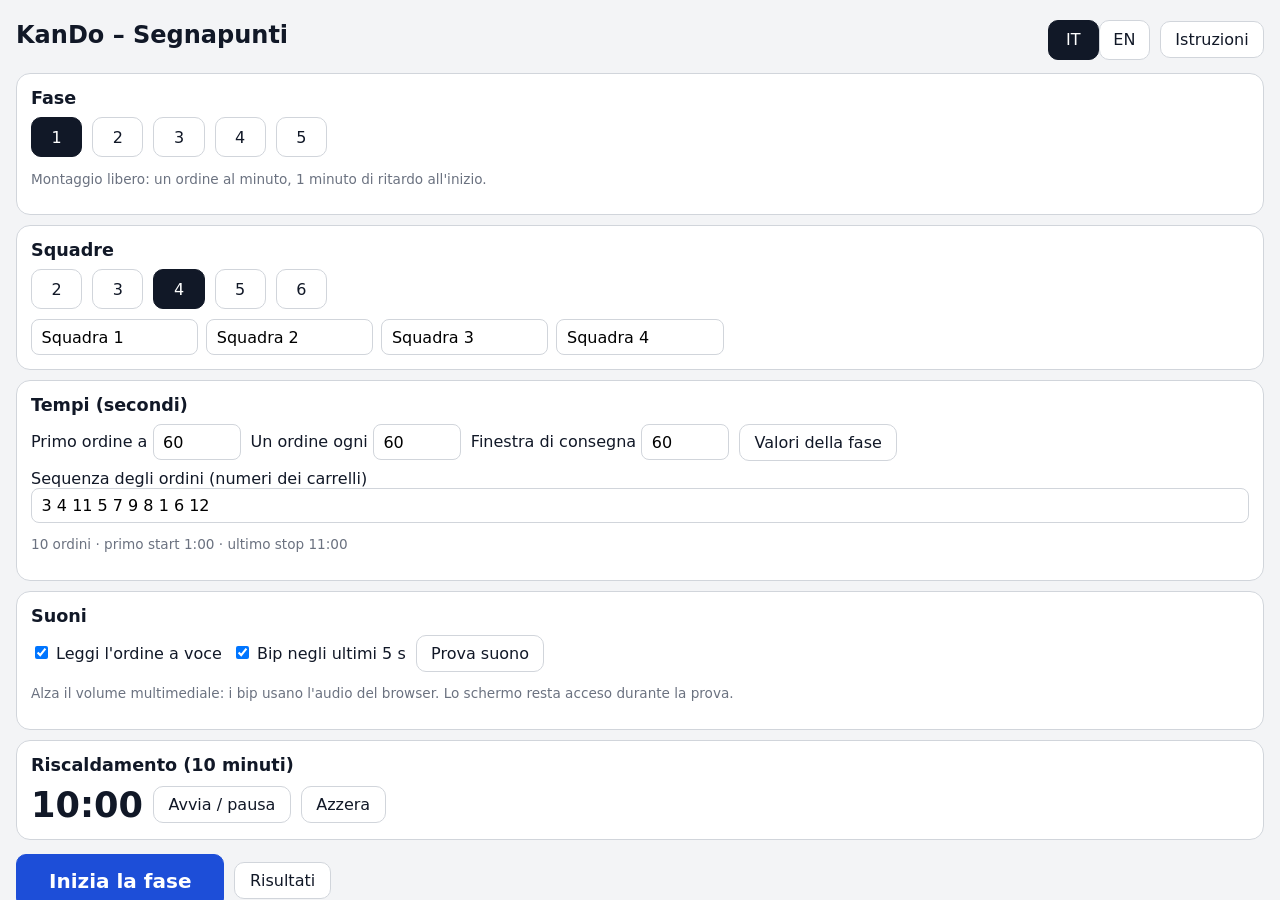
==== kando/index.html @ 1df0978a "KanDo scoreboard v5: leaderboard show for the projector Reveal from worst to best with drum roll, po" ====
<!doctype html>
<html lang="it">
<head>
<meta charset="utf-8">
<meta name="viewport" content="width=device-width, initial-scale=1, viewport-fit=cover">
<meta name="theme-color" content="#1f2937">
<title>KanDo – Segnapunti</title>
<link rel="manifest" href="manifest.webmanifest">
<link rel="icon" href="icon-192.png">
<style>
:root{
  --bg:#f3f4f6; --panel:#ffffff; --ink:#111827; --muted:#6b7280; --line:#d1d5db;
  --blue:#1d4ed8; --green:#15803d; --green-l:#dcfce7; --red:#b91c1c; --red-l:#fee2e2;
  --amber:#b45309; --ko:#6d28d9; --ko-l:#ede9fe; --amber-l:#fef3c7; --kR:#c00000; --kG:#008a3e; --kY:#f5c400;
}
*{box-sizing:border-box}
html,body{margin:0;height:100%;background:var(--bg);color:var(--ink);
  font-family:system-ui,-apple-system,"Segoe UI",Roboto,sans-serif;-webkit-tap-highlight-color:transparent}
body{overflow:hidden}
button{font:inherit;color:inherit;cursor:pointer;border:1px solid var(--line);background:#fff;border-radius:10px;padding:.5em .9em}
button:active{transform:scale(.97)}
button.primary{background:var(--blue);color:#fff;border-color:var(--blue);font-weight:700}
button.danger{background:var(--red);color:#fff;border-color:var(--red)}
.hidden{display:none!important}
.screen{position:fixed;inset:0;display:flex;flex-direction:column}
.scroll{overflow:auto;padding:16px max(16px,env(safe-area-inset-right)) 32px max(16px,env(safe-area-inset-left))}
h1{font-size:1.5rem;margin:.2em 0 .6em} h2{font-size:1.1rem;margin:1.2em 0 .5em}
.row{display:flex;gap:10px;flex-wrap:wrap;align-items:center}
.card{background:var(--panel);border:1px solid var(--line);border-radius:14px;padding:14px;margin:10px 0}
.seg button{min-width:3.2em;padding:.6em .8em}
.seg button.on{background:var(--ink);color:#fff;border-color:var(--ink)}
.muted{color:var(--muted)} .small{font-size:.85rem}
input[type=text],input[type=number]{font:inherit;padding:.45em .6em;border:1px solid var(--line);border-radius:8px;background:#fff}
input[type=number]{width:5.5em}
.names{display:grid;grid-template-columns:repeat(auto-fill,minmax(150px,1fr));gap:8px}
.names input{width:100%}
.topbar{display:flex;justify-content:space-between;align-items:center;gap:8px}
/* ---------- game screen ---------- */
#game{gap:6px;padding:6px max(6px,env(safe-area-inset-right)) 6px max(6px,env(safe-area-inset-left))}
#hdr{display:grid;grid-template-columns:auto 1fr auto;gap:8px;align-items:stretch;flex:0 0 auto}
.box{background:var(--panel);border:1px solid var(--line);border-radius:12px;padding:6px 10px}
#clockBox{display:flex;flex-direction:column;justify-content:center;min-width:7.5em}
#clock{font-size:2.6rem;font-weight:800;font-variant-numeric:tabular-nums;line-height:1}
#phaseLbl{font-size:.85rem;color:var(--muted)}
#cur{display:flex;align-items:center;gap:12px;min-width:0}
#cur img{height:92px;width:auto;flex:0 0 auto}
#curTxt{min-width:0}
#curMain{font-size:1.9rem;font-weight:800;line-height:1.1;display:flex;align-items:center;gap:8px;flex-wrap:wrap}
#curSub{font-size:1rem;color:var(--muted)}
#countdown{font-size:2.4rem;font-weight:800;font-variant-numeric:tabular-nums;margin-left:auto;padding:0 6px;text-align:right;line-height:1}
#countdown small{display:block;font-size:.8rem;font-weight:600;color:var(--muted)}
#countdown.warn{color:var(--red)}
#side{display:flex;flex-direction:column;gap:6px;justify-content:space-between}
#next{font-size:.85rem;color:var(--muted);display:flex;align-items:center;gap:6px}
#next img{height:38px}
#ctrl{display:flex;gap:6px}
#ctrl button{padding:.45em .7em}
.code{display:inline-flex;gap:3px}
.code b{display:inline-block;min-width:1.15em;text-align:center;border-radius:5px;color:#fff;padding:0 .12em}
.code b.R{background:var(--kR)} .code b.G{background:var(--kG)} .code b.Y{background:var(--kY);color:#111}
#teams{flex:1 1 auto;display:grid;gap:6px;min-height:0}
.team{background:var(--panel);border:1px solid var(--line);border-radius:12px;display:flex;flex-direction:column;min-height:0;min-width:0;padding:6px;gap:6px}
.thead{display:flex;justify-content:space-between;align-items:baseline;gap:6px}
.tname{font-weight:800;font-size:1.15rem;white-space:nowrap;overflow:hidden;text-overflow:ellipsis}
.tstat{font-size:.85rem;color:var(--muted);white-space:nowrap;font-variant-numeric:tabular-nums}
.tstat b{color:var(--ink)}
.actions{flex:0 0 auto;display:flex;gap:6px;height:clamp(46px,28cqh,120px)}
.actions button{border-radius:12px;font-weight:800;line-height:1.15;padding:4px 6px;min-width:0;box-shadow:0 2px 0 rgba(0,0,0,.18)}
.actions button *{pointer-events:none}
.actions button small{display:block;font-size:.8rem;font-weight:600}
.deliver{flex:3 1 0;font-size:1.25rem;border:2px solid var(--blue);background:var(--blue);color:#fff}
.deliver.done{background:var(--green);border-color:var(--green);color:#fff}
.deliver:disabled,.okbtn:disabled{border:2px solid var(--line);background:#f9fafb;color:var(--muted);box-shadow:none}
.okbtn{flex:2 1 0;font-size:1.05rem;border:2px solid var(--amber);background:var(--amber-l);color:var(--amber);display:flex;align-items:center;justify-content:center;gap:4px;overflow:hidden}
.okbtn img{height:70%;max-height:60px;max-width:45%;object-fit:contain}
.okbtn.todo{animation:pulse 1.2s ease-in-out infinite}
.okbtn.done{background:var(--green-l);border-color:var(--green);color:var(--green)}
.okbtn.ko{background:var(--ko-l);border-color:var(--ko);color:var(--ko)}
.team{container-type:size;overflow:hidden}
.tiles{flex:1 1 auto;display:grid;gap:4px;min-height:0}
.tile{position:relative;border:1px solid var(--line);border-radius:9px;background:#fff;display:flex;flex-direction:column;align-items:center;justify-content:center;padding:2px;min-height:0;min-width:0;overflow:hidden;user-select:none;-webkit-user-select:none;touch-action:manipulation}
.tile .tn{font-size:.75rem;color:var(--muted);line-height:1}
.tile .tc{font-weight:700;font-size:.85rem;line-height:1.1}
.tile img{flex:1 1 auto;min-height:0;max-height:52px;max-width:90%;object-fit:contain;opacity:.95}
.tile .tm{font-weight:800;font-size:1rem;line-height:1.1;min-height:1.1em}
.tile.future{opacity:.45}
.tile.active{border:2px solid var(--blue);box-shadow:0 0 0 2px #bfdbfe}
.tile.del{background:var(--amber-l);border-color:var(--amber)}
.tile.del .tm{color:var(--amber)}
.tile.ok{background:var(--green-l);border-color:var(--green)}
.tile.ok .tm{color:var(--green)}
.tile.miss{background:var(--red-l);border-color:#fca5a5}
.tile.miss .tm{color:var(--red)}
.tile.ko{background:var(--ko-l);border-color:var(--ko)}
.tile.ko .tm{color:var(--ko)}
.tile.pending{animation:pulse 1.2s ease-in-out infinite}
@keyframes pulse{50%{box-shadow:0 0 0 3px var(--amber)}}
.small-teams .tile img{max-height:none}
.small-teams .tile .tc{font-size:1.05rem} .small-teams .tile .tm{font-size:1.3rem}
/* phone with many teams: buttons stay side by side, quality button smaller, tiles compact */
@container (max-width:340px){
  .deliver{font-size:1rem} .okbtn{font-size:.85rem} .okbtn img{display:none}
  .actions button small{font-size:.7rem}
  .tname{font-size:.95rem} .tstat{font-size:.72rem}
}
@container (max-height:270px){
  .actions{height:clamp(42px,30cqh,66px)}
  .tile .tn,.tile img{display:none}
  .tile{flex-direction:row;gap:4px;padding:1px}
  .tile .tc{font-size:.78rem} .tile .tm{font-size:.85rem;min-height:0}
  .tiles{gap:3px}
}
/* ---------- tables ---------- */
table{border-collapse:collapse;font-variant-numeric:tabular-nums}
th,td{border:1px solid var(--line);padding:4px 7px;text-align:center;white-space:nowrap}
th{background:#f9fafb}
td.ok{background:var(--green-l);color:var(--green);font-weight:700}
td.ko{background:var(--ko-l);color:var(--ko);font-weight:700}
td.del{background:var(--amber-l)}
td.miss{color:var(--red)}
.tablewrap{overflow:auto;max-width:100%}
#toast{position:fixed;left:50%;bottom:18px;transform:translateX(-50%);background:#111827;color:#fff;padding:.6em 1em;border-radius:10px;font-size:.95rem;z-index:50;opacity:0;transition:opacity .25s;pointer-events:none}
#toast.show{opacity:.95}
#warm{font-size:2.2rem;font-weight:800;font-variant-numeric:tabular-nums}
.help p,.help li{line-height:1.45}
@media (max-width:700px){
  #hdr{grid-template-columns:1fr auto} #cur{grid-column:1/-1;order:3}
  #cur img{height:64px} #curMain{font-size:1.4rem} #countdown{font-size:1.8rem} #clock{font-size:2rem}
}
</style>
</head>
<body>

<!-- ================= SETUP ================= -->
<section id="setup" class="screen">
 <div class="scroll">
  <div class="topbar">
   <h1 data-t="title"></h1>
   <div class="row">
    <div class="seg" id="langSeg"><button data-l="it">IT</button><button data-l="en">EN</button></div>
    <button id="helpBtn" data-t="help"></button>
   </div>
  </div>

  <div class="card" id="resumeCard">
   <div class="row"><b data-t="resumeTxt"></b><span id="resumeInfo" class="muted"></span>
    <button class="primary" id="resumeBtn" data-t="resume"></button>
    <button id="discardBtn" data-t="discard"></button></div>
  </div>

  <div class="card">
   <h2 style="margin-top:0" data-t="phase"></h2>
   <div class="seg row" id="phaseSeg"></div>
   <p class="muted small" id="phaseDesc"></p>
  </div>

  <div class="card">
   <h2 style="margin-top:0" data-t="teams"></h2>
   <div class="seg row" id="nSeg"></div>
   <div class="names" id="names" style="margin-top:10px"></div>
  </div>

  <div class="card">
   <h2 style="margin-top:0" data-t="timing"></h2>
   <div class="row">
    <label><span data-t="first"></span> <input type="number" id="fFirst" min="0" step="5"></label>
    <label><span data-t="interval"></span> <input type="number" id="fInt" min="10" step="5"></label>
    <label><span data-t="window"></span> <input type="number" id="fWin" min="5" step="5"></label>
    <button id="defBtn" data-t="defaults"></button>
   </div>
   <div class="row" style="margin-top:8px">
    <label style="flex:1"><span data-t="seq"></span>
     <input type="text" id="fSeq" style="width:100%" inputmode="numeric"></label>
   </div>
   <p class="muted small" id="timingInfo"></p>
  </div>

  <div class="card">
   <h2 style="margin-top:0" data-t="sound"></h2>
   <div class="row">
    <label><input type="checkbox" id="fVoice"> <span data-t="voice"></span></label>
    <label><input type="checkbox" id="fTick"> <span data-t="tick"></span></label>
    <button id="testBtn" data-t="test"></button>
   </div>
   <p class="muted small" data-t="soundNote"></p>
  </div>

  <div class="card">
   <h2 style="margin-top:0" data-t="warmup"></h2>
   <div class="row"><span id="warm">10:00</span>
    <button id="warmBtn" data-t="warmStart"></button><button id="warmReset" data-t="reset"></button></div>
  </div>

  <div class="row" style="margin:14px 0">
   <button class="primary" id="startBtn" style="font-size:1.25rem;padding:.7em 1.6em" data-t="start"></button>
   <button id="summaryBtn" data-t="summary"></button>
  </div>
 </div>
</section>

<!-- ================= GAME ================= -->
<section id="game" class="screen hidden">
 <div id="hdr">
  <div class="box" id="clockBox"><div id="clock">0:00</div><div id="phaseLbl"></div></div>
  <div class="box" id="cur"><img id="curImg" alt=""><div id="curTxt"><div id="curMain"></div><div id="curSub"></div></div>
   <div id="countdown"></div></div>
  <div class="box" id="side">
   <div id="next"></div>
   <div id="ctrl"><button id="goBtn" class="primary"></button><button id="pauseBtn"></button><button id="endBtn" data-t="end"></button><button id="fsBtn" title="Fullscreen">⛶</button></div>
  </div>
 </div>
 <div id="teams"></div>
</section>

<!-- ================= REPORT ================= -->
<section id="report" class="screen hidden">
 <div class="scroll">
  <div class="topbar"><h1 id="repTitle"></h1>
   <div class="row"><button id="repBack" data-t="backGame"></button><button id="repSetup" data-t="toSetup"></button><button class="primary" id="nextBtn"></button></div></div>
  <p class="muted small" id="repNote"></p>
  <div class="tablewrap"><table id="repTable"></table></div>
  <div class="row" style="margin:14px 0">
   <button class="primary" id="saveBtn" data-t="save"></button>
   <button id="csvBtn" data-t="csv"></button>
   <button class="primary" id="showBtn" style="background:#7c3aed;border-color:#7c3aed"></button>
   <button id="shareBtn"></button>
  </div>
  <h2 data-t="prodSummary"></h2>
  <div class="tablewrap"><table id="sumTable"></table></div>
  <div class="row" style="margin:14px 0">
   <button id="sumCsvBtn" data-t="csv"></button>
   <button id="clearSumBtn" data-t="clearSum"></button>
  </div>
 </div>
</section>

<!-- ================= HELP ================= -->
<section id="help" class="screen hidden" style="background:var(--bg)">
 <div class="scroll help">
  <div class="topbar"><h1 data-t="help"></h1><button id="helpClose" class="primary">OK</button></div>
  <div class="card" id="helpBody"></div>
 </div>
</section>

<!-- ================= SHOW (projector) ================= -->
<style>
#show{background:radial-gradient(ellipse at top,#1e3a8a 0%,#0b1020 70%);color:#f8fafc;cursor:pointer;user-select:none;-webkit-user-select:none;overflow:hidden}
#show .sbar{position:absolute;top:0;left:0;right:0;display:flex;justify-content:space-between;align-items:center;padding:10px 16px;font-size:clamp(.8rem,1.6vw,1.1rem);color:#93c5fd;z-index:3}
#show .sbar button{background:transparent;border:1px solid #334155;color:#cbd5e1;padding:.3em .7em;border-radius:8px}
#show .stage{position:absolute;inset:48px 16px 40px;display:flex;flex-direction:column;align-items:center;justify-content:center}
#show .hint{position:absolute;bottom:10px;left:0;right:0;text-align:center;color:#64748b;font-size:clamp(.75rem,1.4vw,1rem)}
#show h2.big{font-size:clamp(2rem,7vw,5.5rem);margin:0;text-align:center;line-height:1.05}
#show .sub{font-size:clamp(1rem,2.6vw,2rem);color:#cbd5e1;text-align:center;margin-top:.4em}
#show .board{width:min(1100px,100%);display:flex;flex-direction:column;gap:clamp(4px,1vh,10px);flex:1 1 auto;justify-content:center}
#show .srow{display:grid;grid-template-columns:clamp(2.2rem,6vw,4.5rem) minmax(5rem,15rem) 1fr clamp(3.5rem,9vw,7rem);align-items:center;gap:clamp(6px,1.2vw,16px);
  background:rgba(255,255,255,.06);border:1px solid rgba(255,255,255,.12);border-radius:14px;padding:clamp(4px,1vh,10px) clamp(8px,1.4vw,16px);min-height:0}
#show .srow.hid{opacity:.35}
#show .srow.new{animation:pop .7s cubic-bezier(.2,1.4,.4,1) both;border-color:#fbbf24;box-shadow:0 0 0 2px #fbbf24,0 0 30px rgba(251,191,36,.35)}
@keyframes pop{0%{transform:translateX(-60px) scale(.9);opacity:0}100%{transform:none;opacity:1}}
#show .rk{font-size:clamp(1.3rem,3.6vw,3rem);font-weight:900;color:#fbbf24;text-align:center}
#show .nm{font-size:clamp(1rem,2.6vw,2.2rem);font-weight:800;white-space:nowrap;overflow:hidden;text-overflow:ellipsis}
#show .det{font-size:clamp(.7rem,1.3vw,1rem);color:#cbd5e1;display:flex;flex-direction:column;gap:4px;min-width:0}
#show .bar{height:clamp(8px,1.6vh,16px);background:rgba(255,255,255,.12);border-radius:99px;overflow:hidden}
#show .bar i{display:block;height:100%;background:linear-gradient(90deg,#22c55e,#a3e635);border-radius:99px;width:0;transition:width 1.1s ease-out}
#show .strip{display:flex;gap:3px}
#show .strip b{flex:1;height:clamp(8px,1.6vh,16px);border-radius:3px;background:#334155}
#show .strip b.O{background:#22c55e} #show .strip b.K{background:#a78bfa} #show .strip b.Q{background:#f59e0b} #show .strip b.X{background:#ef4444}
#show .pc{font-size:clamp(1.4rem,4vw,3.4rem);font-weight:900;text-align:right;font-variant-numeric:tabular-nums}
#show .podium{display:flex;align-items:flex-end;justify-content:center;gap:clamp(8px,2vw,24px);width:min(1000px,100%);flex:1 1 auto;padding-top:2vh}
#show .pod{flex:1;display:flex;flex-direction:column;align-items:center;justify-content:flex-end;min-width:0}
#show .pod .pn{font-size:clamp(1rem,3vw,2.6rem);font-weight:900;text-align:center;max-width:100%;overflow:hidden;text-overflow:ellipsis;white-space:nowrap}
#show .pod .pp{font-size:clamp(.9rem,2.2vw,1.8rem);color:#cbd5e1;margin-bottom:6px}
#show .pod .blk{width:100%;border-radius:14px 14px 0 0;display:flex;align-items:flex-start;justify-content:center;font-size:clamp(2rem,7vw,6rem);font-weight:900;color:#0b1020;animation:rise .9s ease-out both}
#show .pod.p1 .blk{background:linear-gradient(#fde047,#f59e0b);height:42vh} #show .pod.p2 .blk{background:linear-gradient(#e5e7eb,#94a3b8);height:30vh;animation-delay:.25s}
#show .pod.p3 .blk{background:linear-gradient(#fdba74,#c2410c);height:22vh;animation-delay:.5s}
@keyframes rise{0%{transform:scaleY(0);transform-origin:bottom}100%{transform:scaleY(1);transform-origin:bottom}}
#show .drum{font-size:clamp(3rem,12vw,9rem);animation:shake .12s infinite}
@keyframes shake{0%{transform:translateX(-4px) rotate(-2deg)}50%{transform:translateX(4px) rotate(2deg)}100%{transform:translateX(-4px)}}
#show svg text{fill:#cbd5e1}
#confetti{position:absolute;inset:0;pointer-events:none;z-index:2}
#qrBox{position:fixed;inset:0;background:rgba(0,0,0,.6);display:flex;align-items:center;justify-content:center;z-index:60}
#qrBox .card{max-width:min(92vw,420px);text-align:center}
#qrBox #qr{display:flex;justify-content:center;margin:10px 0}
#qrBox #qr img,#qrBox #qr canvas{width:min(80vw,320px)!important;height:auto!important}
</style>
<section id="show" class="screen hidden">
 <canvas id="confetti"></canvas>
 <div class="sbar"><span id="showTitle"></span><span><button id="showFs">⛶</button> <button id="showClose">✕</button></span></div>
 <div class="stage" id="stage"></div>
 <div class="hint" id="showHint"></div>
</section>
<div id="qrBox" class="hidden"><div class="card">
 <b data-t="qrTitle"></b><div id="qr"></div>
 <p class="small muted" data-t="qrNote"></p>
 <div class="row" style="justify-content:center"><button id="qrShare" class="primary" data-t="shareLink"></button><button id="qrCopy" data-t="copyLink"></button><button id="qrClose">OK</button></div>
</div></div>

<div id="toast"></div>

<script>
"use strict";
const IMG = {"1": "[data-uri]", "2": "[data-uri]", "3": "[data-uri]", "4": "[data-uri]", "5": "[data-uri]", "6": "[data-uri]", "7": "[data-uri]", "8": "[data-uri]", "9": "[data-uri]", "10": "[data-uri]", "11": "[data-uri]", "12": "[data-uri]"};
const CODES = {1:"GRG",2:"RRG",3:"YRG",4:"GRY",5:"RRY",6:"YRY",7:"GGG",8:"RGG",9:"YGG",10:"GGY",11:"RGY",12:"YGY"};
const DEF_SEQ = [3,4,11,5,7,9,8,1,6,12];
// timing per phase (seconds): first order call, interval between calls, delivery window after the call
const PH = {1:{first:60,interval:60,window:60},2:{first:60,interval:60,window:60},
            3:{first:0,interval:45,window:45},4:{first:15,interval:30,window:15},5:{first:15,interval:30,window:15}};
const COLW = {it:{R:"rosso",G:"verde",Y:"giallo"},en:{R:"red",G:"green",Y:"yellow"}};

const T = {
 it:{title:"KanDo – Segnapunti",help:"Istruzioni",resumeTxt:"Prova in corso:",resume:"Riprendi",discard:"Annulla prova",
  phase:"Fase",teams:"Squadre",timing:"Tempi (secondi)",first:"Primo ordine a",interval:"Un ordine ogni",window:"Finestra di consegna",
  defaults:"Valori della fase",seq:"Sequenza degli ordini (numeri dei carrelli)",sound:"Suoni",voice:"Leggi l'ordine a voce",
  tick:"Bip negli ultimi 5 s",test:"Prova suono",soundNote:"Alza il volume multimediale: i bip usano l'audio del browser. Lo schermo resta acceso durante la prova.",
  warmup:"Riscaldamento (10 minuti)",warmStart:"Avvia / pausa",reset:"Azzera",start:"Inizia la fase",summary:"Risultati",
  end:"Fine",go:"Via",pause:"Pausa",cont:"Riprendi",backGame:"Torna al gioco",toSetup:"Impostazioni",
  save:"Salva nel Production Summary",csv:"Esporta CSV",prodSummary:"Production Summary",clearSum:"Svuota",
  team:"Squadra",order:"Ordine",deliverBy:"consegna entro",next:"Poi",waitFirst:"Primo ordine tra",
  deliver:"CONSEGNATO",okQ:"? da controllare",okS:"buono",koS:"difettoso",ko:"KO",notDel:"non consegnato",delivered:"✓ consegnato",noOrder:"nessun ordine aperto",stopIn:"stop tra",opensIn:"apre tra",
  over:"Prova finita",ended:"Fine prova",del:"Cons.",ok:"OK",sl:"S.L.",ordered:"Ordinati",accepted:"Accettati",deliveredH:"Consegnati",
  time:"Ora",code:"Cod.",unchecked:"consegnati ma non controllati (contano come non OK)",saved:"Salvato nel Production Summary",nextPhase:"Vai alla fase",newRun:"Nuova prova ▶",
  confirmEnd:"Terminare la prova adesso?",confirmDiscard:"Cancellare la prova in corso?",confirmClear:"Svuotare il Production Summary?",
  phaseDesc:{1:"Montaggio libero: un ordine al minuto, 1 minuto di ritardo all'inizio.",2:"Qualità e conoscenza del prodotto: stessa cadenza della fase 1.",
   3:"Kanban squares: un ordine ogni 45 s, nessun ritardo.",4:"Flow kanban: consegna entro 15 s dalla scadenza, un ordine ogni 30 s.",5:"Supply chain: tre tavoli; stessa cadenza della fase 4."},
  timingInfo:(n,a,b)=>`${n} ordini · primo start ${a} · ultimo stop ${b}`,
  longpress:"Tieni premuto un riquadro per correggere la consegna",
  speak:(n,c)=>`Ordine numero ${n}. ${c}`,
  helpHtml:`<h2>Come si usa</h2>
<ol>
<li><b>Impostazioni</b>: scegli la fase (1–5) e il numero di squadre (2–6), scrivi i nomi. I tempi e la sequenza dei 10 ordini sono quelli dei report del docente; si possono cambiare.</li>
<li><b>Inizia la fase</b>, poi <b>Via</b> quando dai il segnale ai ragazzi. Il cronometro parte e lo schermo resta acceso.</li>
<li>All'<b>apertura</b> di ogni ordine (start) suonano due bip acuti e, se attiva, la voce legge numero e colori. In alto vedi l'ordine aperto con la <b>foto del carrello</b>, così sai già cosa deve arrivare.</li>
<li>Alla <b>scadenza</b> (stop) suona un bip lungo e grave; negli ultimi 5 secondi un bip al secondo.</li>
<li>Quando una squadra consegna in tempo, tocca il suo pulsante grande <b>CONSEGNATO</b>. Un secondo tocco, finché l'ordine è aperto, annulla.</li>
<li><b>Controllo qualità dopo</b>: accanto a CONSEGNATO c'è il pulsante arancione <b>Pezzo buono?</b> con la foto dell'<b>ordine precedente</b>. Quando il turno successivo è partito, guarda il pezzo e toccalo: ogni tocco passa da <b>?</b> (da controllare, arancione) a <b>OK</b> (buono, verde) a <b>KO</b> (difettoso, viola) e di nuovo a <b>?</b>. Si può anche toccare il riquadro dell'ordine nella griglia sotto: stessi tre stati.</li>
<li>Correzioni: <b>tieni premuto</b> un riquadro per segnare o togliere la consegna di un ordine già chiuso.</li>
<li>A fine prova suonano tre bip. Con <b>Fine</b> vai ai risultati: il report (come le schede cartacee) entra da solo nel Production Summary e il pulsante <b>Vai alla fase …</b> riporta alle impostazioni con la fase successiva e le stesse squadre. In <b>Risultati</b> trovi il report (come le schede cartacee), il service level e il Production Summary di tutte le fasi; puoi esportare in CSV.</li>
<li><b>Show per la classe</b>: nei risultati, <b>🎬 Classifica</b> svela le squadre dalla peggiore alla migliore (tocco o → per andare avanti, ← indietro), con rullo di tamburi prima della prima, podio e grafico del service level fase per fase. Per proiettarla dal computer usa <b>🔗 Link per il proiettore</b>: mandati il link (WhatsApp, mail) e aprilo sul PC; con il telecomando delle slide si va avanti con i tasti pagina.</li>
</ol>
<h2>Colori dei riquadri</h2>
<p>grigio chiaro = ordine futuro · bordo blu = ordine aperto · arancione <b>?</b> = consegnato, da controllare · verde <b>OK</b> = buono · viola <b>KO</b> = difettoso · rosso <b>✗</b> = non consegnato in tempo.</p>
<h2>Calcoli</h2>
<p>Consegnati = pezzi consegnati in tempo; Accettati = consegnati e OK; Service level = accettati / ordinati.</p>
<p class="muted">I dati restano sul telefono (anche se ricarichi la pagina). Per installarla: menu del browser → “Aggiungi a schermata Home”.</p>`},
 en:{title:"KanDo – Scoreboard",help:"Instructions",resumeTxt:"Run in progress:",resume:"Resume",discard:"Discard run",
  phase:"Phase",teams:"Teams",timing:"Timing (seconds)",first:"First order at",interval:"One order every",window:"Delivery window",
  defaults:"Phase defaults",seq:"Order sequence (trolley numbers)",sound:"Sound",voice:"Read the order aloud",
  tick:"Beep in the last 5 s",test:"Test sound",soundNote:"Turn up the media volume: beeps use the browser audio. The screen stays on during the run.",
  warmup:"Warm-up (10 minutes)",warmStart:"Start / pause",reset:"Reset",start:"Start the phase",summary:"Results",
  end:"End",go:"Go",pause:"Pause",cont:"Resume",backGame:"Back to the game",toSetup:"Settings",
  save:"Save to Production Summary",csv:"Export CSV",prodSummary:"Production Summary",clearSum:"Clear",
  team:"Team",order:"Order",deliverBy:"deliver by",next:"Next",waitFirst:"First order in",
  deliver:"DELIVERED",okQ:"? to check",okS:"good",koS:"defective",ko:"KO",notDel:"not delivered",delivered:"✓ delivered",noOrder:"no open order",stopIn:"stop in",opensIn:"opens in",
  over:"Run over",ended:"End of run",del:"Del.",ok:"OK",sl:"S.L.",ordered:"Ordered",accepted:"Accepted",deliveredH:"Delivered",
  time:"Time",code:"Code",unchecked:"delivered but not checked (counted as not OK)",saved:"Saved to the Production Summary",nextPhase:"Go to phase",newRun:"New run ▶",
  confirmEnd:"End the run now?",confirmDiscard:"Discard the run in progress?",confirmClear:"Clear the Production Summary?",
  phaseDesc:{1:"Free assembly: one order every minute, 1 minute delay at the start.",2:"Quality and product knowledge: same rate as phase 1.",
   3:"Kanban squares: one order every 45 s, no delay.",4:"Flow kanbans: delivery within 15 s of the deadline, one order every 30 s.",5:"Supply chain: three tables; same rate as phase 4."},
  timingInfo:(n,a,b)=>`${n} orders · first start ${a} · last stop ${b}`,
  longpress:"Press and hold a tile to correct a delivery",
  speak:(n,c)=>`Order number ${n}. ${c}`,
  helpHtml:`<h2>How to use it</h2>
<ol>
<li><b>Settings</b>: choose the phase (1–5) and the number of teams (2–6), type the names. Timing and the 10-order sequence come from the teacher's reports; they can be changed.</li>
<li><b>Start the phase</b>, then <b>Go</b> when you give the signal. The clock starts and the screen stays on.</li>
<li>When each order <b>opens</b> (start) two high beeps sound and, if enabled, a voice reads number and colours. At the top you see the open order with the <b>trolley picture</b>, so you already know what must arrive.</li>
<li>At the <b>deadline</b> (stop) a long low beep sounds; in the last 5 seconds one beep per second.</li>
<li>When a team delivers on time, tap its big <b>DELIVERED</b> button. A second tap, while the order is open, undoes it.</li>
<li><b>Quality check later</b>: next to DELIVERED there is the orange button <b>Good piece?</b> with the picture of the <b>previous order</b>. Once the next order has started, look at the trolley and tap it: each tap goes from <b>?</b> (to check, orange) to <b>OK</b> (good, green) to <b>KO</b> (defective, purple) and back to <b>?</b>. You can also tap the order tile in the grid below: same three states.</li>
<li>Corrections: <b>press and hold</b> a tile to add or remove the delivery of a closed order.</li>
<li>At the end three beeps sound. <b>End</b> takes you to the results: the report goes into the Production Summary by itself and the <b>Go to phase …</b> button takes you back to the settings with the next phase and the same teams. <b>Results</b> shows the report (like the paper sheets), the service level and the Production Summary of all phases; you can export CSV.</li>
<li><b>Show for the class</b>: in the results, <b>🎬 Leaderboard</b> reveals the teams from the worst to the best (tap or → to go on, ← back), with a drum roll before the winner, podium and service-level chart phase by phase. To project it from the computer use <b>🔗 Link for the projector</b>: send yourself the link (WhatsApp, mail) and open it on the PC; a slide clicker works with its page keys.</li>
</ol>
<h2>Tile colours</h2>
<p>light grey = future order · blue border = open order · orange <b>?</b> = delivered, to check · green <b>OK</b> = good · purple <b>KO</b> = defective · red <b>✗</b> = not delivered on time.</p>
<h2>Figures</h2>
<p>Delivered = trolleys delivered on time; Accepted = delivered and OK; Service level = accepted / ordered.</p>
<p class="muted">Data stay on the phone (also after a reload). To install: browser menu → “Add to Home screen”.</p>`}
};

/* ---------------- state ---------------- */
const LS = "kando-score-v1";
let S = load() || {lang:"it",phase:1,nTeams:4,names:["Squadra 1","Squadra 2","Squadra 3","Squadra 4","Squadra 5","Squadra 6"],
  timing:{...PH[1]},seq:DEF_SEQ.slice(),voice:true,tick:true,run:null,summary:{}};
function load(){try{return JSON.parse(localStorage.getItem(LS))}catch(e){return null}}
function save(){try{localStorage.setItem(LS,JSON.stringify(S))}catch(e){}}
const L = () => T[S.lang];
const $ = id => document.getElementById(id);

/* ---------------- audio ---------------- */
let AC = null;
function ac(){ if(!AC){ try{AC=new (window.AudioContext||window.webkitAudioContext)()}catch(e){} } if(AC&&AC.state==="suspended") AC.resume(); return AC }
function tone(f,dur,when=0,vol=.35,type="sine"){
  const a=ac(); if(!a) return; const t=a.currentTime+when;
  const o=a.createOscillator(), g=a.createGain(); o.type=type; o.frequency.value=f;
  g.gain.setValueAtTime(0,t); g.gain.linearRampToValueAtTime(vol,t+.01); g.gain.setValueAtTime(vol,t+dur-.03); g.gain.linearRampToValueAtTime(0,t+dur);
  o.connect(g).connect(a.destination); o.start(t); o.stop(t+dur+.02);
}
const beepStart = () => { tone(1320,.14,0,.4,"square"); tone(1320,.14,.22,.4,"square"); };
const beepTick  = () => tone(880,.07,0,.25);
const beepStop  = () => tone(392,.9,0,.5,"sawtooth");
const beepEnd   = () => { tone(523,.35,0,.45); tone(659,.35,.4,.45); tone(784,.7,.8,.45); };
const beepTap   = () => tone(1760,.05,0,.15);
function speak(text){
  if(!S.voice||!("speechSynthesis" in window)) return;
  try{ speechSynthesis.cancel(); const u=new SpeechSynthesisUtterance(text); u.lang=S.lang==="it"?"it-IT":"en-GB"; u.rate=1.05; speechSynthesis.speak(u);}catch(e){}
}
const codeWords = c => c.split("").map(x=>COLW[S.lang][x]).join(", ");

/* ---------------- wake lock / fullscreen ---------------- */
let WL=null;
async function wake(on){
  try{ if(on){ if("wakeLock" in navigator && !WL){ WL=await navigator.wakeLock.request("screen"); WL.addEventListener("release",()=>WL=null);} }
       else if(WL){ await WL.release(); WL=null; } }catch(e){}
}
document.addEventListener("visibilitychange",()=>{ if(document.visibilityState==="visible" && S.run && S.run.startedAt && !S.run.ended) wake(true) });

/* ---------------- helpers ---------------- */
const fmt = s => { s=Math.max(0,Math.floor(s)); return Math.floor(s/60)+":"+String(s%60).padStart(2,"0") };
const codeHtml = c => `<span class="code">${c.split("").map(x=>`<b class="${x}">${x}</b>`).join("")}</span>`;
function toast(msg){ const t=$("toast"); t.textContent=msg; t.classList.add("show"); clearTimeout(toast.h); toast.h=setTimeout(()=>t.classList.remove("show"),2200) }
function orders(tm,seq){ return seq.map((n,i)=>({i,n,code:CODES[n]||"???",start:tm.first+i*tm.interval,stop:tm.first+i*tm.interval+tm.window})) }

/* ---------------- setup screen ---------------- */
function applyLang(){
  document.documentElement.lang=S.lang;
  document.querySelectorAll("[data-t]").forEach(el=>{ const v=L()[el.dataset.t]; if(typeof v==="string") el.textContent=v });
  document.title=L().title;
  document.querySelectorAll("#langSeg button").forEach(b=>b.classList.toggle("on",b.dataset.l===S.lang));
  $("helpBody").innerHTML=L().helpHtml;
}
function renderSetup(){
  applyLang();
  $("phaseSeg").innerHTML=[1,2,3,4,5].map(p=>`<button data-p="${p}" class="${p===S.phase?"on":""}">${p}</button>`).join("");
  $("phaseDesc").textContent=L().phaseDesc[S.phase];
  $("nSeg").innerHTML=[2,3,4,5,6].map(n=>`<button data-n="${n}" class="${n===S.nTeams?"on":""}">${n}</button>`).join("");
  $("names").innerHTML=S.names.slice(0,S.nTeams).map((nm,i)=>`<input type="text" data-i="${i}" value="${nm.replace(/"/g,"&quot;")}" maxlength="20">`).join("");
  $("fFirst").value=S.timing.first; $("fInt").value=S.timing.interval; $("fWin").value=S.timing.window;
  $("fSeq").value=S.seq.join(" "); $("fVoice").checked=S.voice; $("fTick").checked=S.tick;
  const o=orders(S.timing,S.seq); $("timingInfo").textContent=o.length?L().timingInfo(o.length,fmt(o[0].start),fmt(o[o.length-1].stop)):"";
  const r=S.run; $("resumeCard").classList.toggle("hidden",!r);
  if(r) $("resumeInfo").textContent=`${L().phase} ${r.phase} · ${r.names.length} ${L().teams.toLowerCase()}`+(r.ended?` · ${L().over}`:"");
}
$("langSeg").onclick=e=>{ if(e.target.dataset.l){ S.lang=e.target.dataset.l; save(); renderSetup(); } };
$("phaseSeg").onclick=e=>{ const p=+e.target.dataset.p; if(p){ S.phase=p; S.timing={...PH[p]}; save(); renderSetup(); } };
$("nSeg").onclick=e=>{ const n=+e.target.dataset.n; if(n){ S.nTeams=n; save(); renderSetup(); } };
$("names").oninput=e=>{ const i=+e.target.dataset.i; S.names[i]=e.target.value; save(); };
["fFirst","fInt","fWin"].forEach((id,k)=>$(id).onchange=e=>{ const key=["first","interval","window"][k]; const v=Math.max(0,parseInt(e.target.value)||0); S.timing[key]=v; save(); renderSetup(); });
$("fSeq").onchange=e=>{ const v=e.target.value.split(/[^0-9]+/).map(Number).filter(n=>n>=1&&n<=12); if(v.length){ S.seq=v; save(); } renderSetup(); };
$("defBtn").onclick=()=>{ S.timing={...PH[S.phase]}; S.seq=DEF_SEQ.slice(); save(); renderSetup(); };
$("fVoice").onchange=e=>{ S.voice=e.target.checked; save(); };
$("fTick").onchange=e=>{ S.tick=e.target.checked; save(); };
$("testBtn").onclick=()=>{ beepStart(); setTimeout(beepTick,700); setTimeout(beepStop,1100); setTimeout(()=>speak(L().speak(3,codeWords("YRG"))),2200); };
$("helpBtn").onclick=()=>{ $("help").classList.remove("hidden") };
$("helpClose").onclick=()=>{ $("help").classList.add("hidden") };

// warm-up timer
let warm={left:600,run:false,last:0};
$("warmBtn").onclick=()=>{ ac(); if(warm.left<=0) return; warm.run=!warm.run; warm.last=performance.now(); if(warm.run) warmLoop(); };
function warmLoop(){ const h=setInterval(()=>{ if(!warm.run){clearInterval(h);return} const now=performance.now(); warm.left-=(now-warm.last)/1000; warm.last=now;
  if(warm.left<=0){ warm.left=0; warm.run=false; beepEnd(); } $("warm").textContent=fmt(Math.ceil(warm.left)); },250) }
$("warmReset").onclick=()=>{ warm={left:600,run:false,last:0}; $("warm").textContent="10:00" };

/* ---------------- run ---------------- */
$("startBtn").onclick=()=>{
  if(S.run && !S.run.ended && S.run.startedAt && !confirm(L().confirmDiscard)) return;
  ac();
  const names=S.names.slice(0,S.nTeams).map((n,i)=>n.trim()||`${L().team} ${i+1}`);
  S.run={phase:S.phase,names,orders:orders(S.timing,S.seq),startedAt:null,pausedAt:null,paused:0,ended:false,lastT:-1,
    marks:names.map(()=>S.seq.map(()=>({d:null,ok:false})))};
  save(); showGame();
};
$("resumeBtn").onclick=()=>{ ac(); showGame(); };
$("discardBtn").onclick=()=>{ if(confirm(L().confirmDiscard)){ S.run=null; save(); renderSetup(); } };
$("summaryBtn").onclick=()=>showReport();

function elapsed(){ const r=S.run; if(!r||!r.startedAt) return 0; const now=r.pausedAt||Date.now(); return (now-r.startedAt-r.paused)/1000 }

function showGame(){
  hideAll(); $("game").classList.remove("hidden");
  const r=S.run, n=r.names.length;
  const tc=$("teams"); layoutTeams();
  tc.classList.toggle("small-teams",n<=3);
  const no=r.orders.length, tcols = n<=3 ? Math.ceil(no/2) : Math.ceil(no/2); // 2 rows of tiles
  tc.innerHTML=r.names.map((nm,t)=>`<div class="team" data-t="${t}">
    <div class="thead"><span class="tname">${esc(nm)}</span><span class="tstat" id="st${t}"></span></div>
    <div class="actions"><button class="deliver" id="dv${t}" data-t="${t}"></button><button class="okbtn" id="qb${t}" data-t="${t}"></button></div>
    <div class="tiles" id="tl${t}" style="grid-template-columns:repeat(${tcols},minmax(0,1fr));grid-template-rows:repeat(2,minmax(0,1fr))">
     ${r.orders.map(o=>`<div class="tile" data-t="${t}" data-i="${o.i}"><span class="tn">${o.i+1} · #${o.n}</span><span class="tc">${o.code}</span>${IMG[o.n]?`<img src="${IMG[o.n]}" alt="">`:""}<span class="tm"></span></div>`).join("")}
    </div></div>`).join("");
  $("phaseLbl").textContent=`${L().phase} ${r.phase}`;
  $("endBtn").textContent=L().end; $("fsBtn").onclick=toggleFs;
  if(r.startedAt && !r.ended) wake(true);
  r.lastT=elapsed(); // never replay old beeps after a reload
  frame();
}
// fill the screen: landscape -> more columns, portrait -> more rows
function layoutTeams(){
  const r=S.run; if(!r) return; const n=r.names.length, tall=innerHeight>innerWidth*1.05;
  const cols = tall ? (n<=3 ? 1 : 2) : (n<=3 ? n : (n===4 ? 2 : 3)), rows=Math.ceil(n/cols);
  const tc=$("teams"); tc.style.gridTemplateColumns=`repeat(${cols},minmax(0,1fr))`; tc.style.gridTemplateRows=`repeat(${rows},minmax(0,1fr))`;
}
addEventListener("resize",layoutTeams);
function esc(s){ return s.replace(/[&<>"]/g,c=>({"&":"&amp;","<":"&lt;",">":"&gt;",'"':"&quot;"}[c])) }
function hideAll(){ ["setup","game","report","help","show"].forEach(id=>$(id).classList.add("hidden")) }
function toggleFs(){ try{ if(!document.fullscreenElement) document.documentElement.requestFullscreen(); else document.exitFullscreen(); }catch(e){} }

$("goBtn").onclick=()=>{
  const r=S.run; ac();
  if(!r.startedAt){ r.startedAt=Date.now(); r.lastT=-0.001; wake(true); }
  else if(r.pausedAt){ r.paused+=Date.now()-r.pausedAt; r.pausedAt=null; wake(true); }
  save(); frame();
};
$("pauseBtn").onclick=()=>{ const r=S.run; if(r.startedAt && !r.pausedAt && !r.ended){ r.pausedAt=Date.now(); save(); frame(); } };
$("endBtn").onclick=()=>{ const r=S.run; if(!r.ended){ if(r.startedAt && !confirm(L().confirmEnd)) return; finish(false); } showReport(); };

function finish(sound){ const r=S.run; r.ended=true; if(!r.endT) r.endT=elapsed(); if(r.startedAt&&!r.pausedAt) r.pausedAt=Date.now(); wake(false); if(sound) beepEnd(); save(); }

// events: start beeps, ticks, stop beeps
function events(t0,t1){
  const r=S.run; if(t1<=t0) return;
  for(const o of r.orders){
    if(t0<o.start && o.start<=t1){ beepStart(); setTimeout(()=>speak(L().speak(o.n,codeWords(o.code))),450); }
    if(S.tick) for(let k=1;k<=5;k++){ const x=o.stop-k; if(x>o.start && t0<x && x<=t1) beepTick(); }
    if(t0<o.stop && o.stop<=t1) beepStop();
  }
  const last=r.orders[r.orders.length-1];
  if(last && t0<last.stop && last.stop<=t1){ setTimeout(()=>{ finish(true); frame(); },1100); }
}

function state(t){
  const r=S.run; let open=null, next=null;
  for(const o of r.orders){ if(o.start<=t && t<o.stop){ open=o; break; } }
  for(const o of r.orders){ if(o.start>t){ next=o; break; } }
  return {open,next};
}

function frame(){
  const r=S.run; if(!r || $("game").classList.contains("hidden")) return;
  const t=elapsed();
  if(r.startedAt && !r.pausedAt && !r.ended){ events(r.lastT,t); r.lastT=t; }
  const {open,next}=state(r.startedAt?t:-1);
  $("clock").textContent=fmt(t);
  // go / pause buttons
  const gb=$("goBtn"), pb=$("pauseBtn");
  gb.textContent = !r.startedAt ? L().go : L().cont;
  gb.classList.toggle("hidden", !!(r.startedAt && !r.pausedAt) || r.ended);
  pb.textContent=L().pause; pb.classList.toggle("hidden", !r.startedAt || !!r.pausedAt || r.ended);
  // current order box
  const cd=$("countdown");
  if(r.ended){ $("curImg").removeAttribute("src"); $("curImg").style.visibility="hidden"; $("curMain").textContent=L().ended; $("curSub").textContent=""; cd.innerHTML=""; }
  else if(open){
    $("curImg").src=IMG[open.n]||""; $("curImg").style.visibility=IMG[open.n]?"visible":"hidden";
    $("curMain").innerHTML=`${L().order} ${open.i+1} · #${open.n} ${codeHtml(open.code)}`;
    $("curSub").textContent=`start ${fmt(open.start)} · ${L().deliverBy} ${fmt(open.stop)}`;
    const left=open.stop-t; cd.innerHTML=`<small>${L().stopIn}</small>${fmt(Math.ceil(left))}`; cd.classList.toggle("warn",left<=10);
  } else if(next){
    $("curImg").src=IMG[next.n]||""; $("curImg").style.visibility=IMG[next.n]?"visible":"hidden";
    $("curMain").innerHTML=`${L().order} ${next.i+1} · #${next.n} ${codeHtml(next.code)}`;
    $("curSub").textContent=`start ${fmt(next.start)} · ${L().deliverBy} ${fmt(next.stop)}`;
    const left=next.start-(r.startedAt?t:0); cd.innerHTML=`<small>${L().opensIn}</small>${fmt(Math.ceil(left))}`; cd.classList.remove("warn");
  }
  // next order (after the open one)
  const nx = open ? r.orders[open.i+1] : (next ? r.orders[next.i+1] : null);
  $("next").innerHTML = nx && !r.ended ? `${L().next}: #${nx.n} ${codeHtml(nx.code)} ${IMG[nx.n]?`<img src="${IMG[nx.n]}" alt="">`:""} <span>${fmt(nx.start)}</span>` : "";
  // teams
  r.names.forEach((nm,ti)=>{
    const m=r.marks[ti]; let del=0, ok=0, pend=0;
    m.forEach(x=>{ if(x.d!=null){ del++; if(x.ok) ok++; else if(!x.ko) pend++; } });
    $("st"+ti).innerHTML=`${L().del} <b>${del}</b> · ${L().ok} <b>${ok}</b> · ${L().sl} <b>${Math.round(100*ok/r.orders.length)}%</b>`;
    const b=$("dv"+ti);
    if(open && !r.ended && !r.pausedAt){
      const mk=m[open.i]; b.disabled=false;
      b.classList.toggle("done",mk.d!=null);
      setHtml(b, mk.d!=null ? `${L().delivered}<small>#${open.n} ${open.code} · ${fmt(mk.d)}</small>` : `${L().deliver}<small>#${open.n} ${open.code}</small>`);
    } else { b.disabled=true; b.classList.remove("done"); setHtml(b, r.ended?L().ended:L().noOrder); }
    // quality button: the last closed order (the one delivered in the previous turn)
    const q=$("qb"+ti), pv=prevOrder(t);
    if(pv && r.startedAt){
      const mk=m[pv.i]; q.dataset.i=pv.i; q.disabled = mk.d==null;
      q.classList.toggle("done",!!mk.ok); q.classList.toggle("ko",!!mk.ko); q.classList.toggle("todo",mk.d!=null && !mk.ok && !mk.ko);
      const img=IMG[pv.n]?`<img src="${IMG[pv.n]}" alt="">`:"";
      setHtml(q, mk.d==null ? `<span>✗ #${pv.n} ${pv.code}<small>${L().notDel}</small></span>`
        : `${img}<span>${mk.ok?"OK · "+L().okS:mk.ko?"KO · "+L().koS:L().okQ}<small>#${pv.n} ${pv.code}</small></span>`);
    } else { q.disabled=true; q.classList.remove("done","todo","ko"); setHtml(q, `<span>${L().okQ}<small>–</small></span>`); }
    const tiles=$("tl"+ti).children;
    r.orders.forEach((o,i)=>{
      const el=tiles[i], mk=m[i]; let cls="tile", mark="";
      const past = r.startedAt && t>=o.stop || r.ended;
      const isOpen = open && open.i===i && !r.ended;
      if(mk.d!=null){ if(mk.ok){cls+=" ok"; mark="OK"} else if(mk.ko){cls+=" ko"; mark="KO"} else {cls+=" del"; mark="?"; if(past) cls+=" pending"} }
      else if(past){ cls+=" miss"; mark="✗" }
      else if(!isOpen) cls+=" future";
      if(isOpen) cls+=" active";
      if(el.className!==cls) el.className=cls;
      const tm=el.lastElementChild; if(tm.textContent!==mark) tm.textContent=mark;
    });
  });
}
setInterval(frame,200);

// rewrite a button only when its content changes (a rewrite under the finger would swallow the tap)
// quality of a delivered piece: ? (to check) -> OK -> KO -> ?
function cycleQ(mk){ if(mk.ok){ mk.ok=false; mk.ko=true; } else if(mk.ko){ mk.ko=false; } else mk.ok=true; }
function setHtml(el,h){ if(el._h!==h){ el._h=h; el.innerHTML=h; } }
function prevOrder(t){ const r=S.run; let p=null; for(const o of r.orders){ if(r.ended || o.stop<=t) p=o; } return p }
// quality button: toggles OK of the previous order
$("teams").addEventListener("click",e=>{
  const q=e.target.closest(".okbtn"); if(!q||q.disabled||q.dataset.i==null) return;
  const mk=S.run.marks[+q.dataset.t][+q.dataset.i]; if(mk.d==null) return;
  cycleQ(mk); beepTap(); save(); frame();
});
// deliver button
$("teams").addEventListener("click",e=>{
  const b=e.target.closest(".deliver"); if(!b||b.disabled) return;
  const r=S.run, t=elapsed(), {open}=state(t); if(!open) return;
  const mk=r.marks[+b.dataset.t][open.i];
  if(mk.d==null){ mk.d=Math.round(t); beepTap(); } else { mk.d=null; mk.ok=false; mk.ko=false; }
  save(); frame();
});
// tiles: tap = OK toggle (only if delivered); long press = toggle delivery of a closed order
let lp=null;
$("teams").addEventListener("pointerdown",e=>{
  const el=e.target.closest(".tile"); if(!el) return;
  lp={el,done:false,h:setTimeout(()=>{ lp.done=true; longPress(el) },650)};
});
["pointerup","pointercancel","pointerleave"].forEach(ev=>$("teams").addEventListener(ev,e=>{
  if(!lp) return; clearTimeout(lp.h);
  if(ev==="pointerup" && !lp.done && e.target.closest(".tile")===lp.el) tapTile(lp.el);
  lp=null;
},true));
$("teams").addEventListener("contextmenu",e=>{ if(e.target.closest(".tile")) e.preventDefault() });
function tapTile(el){
  const r=S.run, mk=r.marks[+el.dataset.t][+el.dataset.i];
  if(mk.d==null){ toast(L().longpress); return; }
  cycleQ(mk); beepTap(); save(); frame();
}
function longPress(el){
  const r=S.run, i=+el.dataset.i, o=r.orders[i], mk=r.marks[+el.dataset.t][i];
  if(mk.d==null){ mk.d=o.stop; } else { mk.d=null; mk.ok=false; mk.ko=false; }
  if(navigator.vibrate) navigator.vibrate(40);
  beepTap(); save(); frame();
}

/* ---------------- report ---------------- */
function teamStats(r,ti){ let del=0,ok=0,pend=0; r.marks[ti].forEach(x=>{ if(x.d!=null){del++; if(x.ok) ok++; else if(!x.ko) pend++;} }); return {del,ok,pend,sl:ok/r.orders.length} }
function showReport(){
  hideAll(); $("report").classList.remove("hidden"); applyLang();
  const r=S.run;
  if(r && r.ended) saveSummary();
  const nb=$("nextBtn"); nb.textContent = r && r.phase<5 ? `${L().nextPhase} ${r.phase+1} ▶` : L().newRun;
  $("showBtn").textContent=SHOW_T[S.lang].showBtn; $("shareBtn").textContent=SHOW_T[S.lang].share;
  $("showBtn").classList.toggle("hidden",!r); $("shareBtn").classList.toggle("hidden",!r);
  $("repBack").classList.toggle("hidden",!r); $("saveBtn").classList.toggle("hidden",!r); $("csvBtn").classList.toggle("hidden",!r);
  if(r){
    $("repTitle").textContent=`Customer Satisfaction Report – ${L().phase} ${r.phase}`;
    let h=`<tr><th rowspan="2">${L().order}</th><th rowspan="2">start</th><th rowspan="2">stop</th><th rowspan="2">#</th><th rowspan="2">${L().code}</th>`+
      r.names.map(n=>`<th colspan="2">${esc(n)}</th>`).join("")+`</tr><tr>`+r.names.map(()=>`<th>${L().del}</th><th>${L().ok}</th>`).join("")+`</tr>`;
    r.orders.forEach((o,i)=>{
      h+=`<tr><td>${i+1}</td><td>${fmt(o.start)}</td><td>${fmt(o.stop)}</td><td>${o.n}</td><td>${codeHtml(o.code)}</td>`+
        r.marks.map(m=>{ const x=m[i]; return x.d!=null ? `<td class="del">✓ ${fmt(x.d)}</td><td class="${x.ok?"ok":x.ko?"ko":""}">${x.ok?"OK":x.ko?"KO":"?"}</td>` : `<td class="miss">–</td><td></td>`; }).join("")+`</tr>`;
    });
    const st=r.names.map((_,ti)=>teamStats(r,ti));
    h+=`<tr><th colspan="5">${L().deliveredH} / ${L().accepted}</th>`+st.map(s=>`<th>${s.del}</th><th>${s.ok}</th>`).join("")+`</tr>`;
    h+=`<tr><th colspan="5">Service level</th>`+st.map(s=>`<th colspan="2">${Math.round(100*s.sl)}%</th>`).join("")+`</tr>`;
    $("repTable").innerHTML=h;
    const pend=st.reduce((a,s)=>a+s.pend,0);
    $("repNote").textContent = pend ? `${pend} ${L().unchecked}` : "";
  } else { $("repTitle").textContent=L().summary; $("repTable").innerHTML=""; $("repNote").textContent=""; }
  renderSummary();
}
function renderSummary(){
  const ph=Object.keys(S.summary).map(Number).sort();
  const names=[]; ph.forEach(p=>S.summary[p].teams.forEach(tm=>{ if(!names.includes(tm.name)) names.push(tm.name) }));
  if(!ph.length){ $("sumTable").innerHTML=`<tr><td class="muted">–</td></tr>`; return; }
  let h=`<tr><th>${L().team}</th><th></th>`+ph.map(p=>`<th>${L().phase} ${p}</th>`).join("")+`</tr>`;
  names.forEach(nm=>{
    [["del",L().deliveredH],["ok",L().accepted],["sl","S.L."]].forEach(([k,lab],j)=>{
      h+=`<tr>${j===0?`<th rowspan="3">${esc(nm)}</th>`:""}<td>${lab}</td>`+ph.map(p=>{ const tm=S.summary[p].teams.find(x=>x.name===nm);
        if(!tm) return "<td></td>"; return `<td>${k==="sl"?Math.round(100*tm.sl)+"%":tm[k]}</td>`; }).join("")+`</tr>`;
    });
  });
  $("sumTable").innerHTML=h;
}
$("repBack").onclick=()=>showGame();
$("repSetup").onclick=()=>{ hideAll(); $("setup").classList.remove("hidden"); renderSetup(); };
function saveSummary(){ const r=S.run; S.summary[r.phase]={teams:r.names.map((name,ti)=>({name,...teamStats(r,ti),ordered:r.orders.length}))}; save(); }
$("saveBtn").onclick=()=>{ saveSummary(); renderSummary(); toast(L().saved); };
// next phase: the finished run goes into the Production Summary, same teams, phase + 1
$("nextBtn").onclick=()=>{
  const r=S.run;
  if(r){ if(r.startedAt && !r.ended){ if(!confirm(L().confirmEnd)) return; finish(false); }
         if(r.ended) saveSummary(); S.phase=Math.min(5,r.phase+1); }
  S.timing={...PH[S.phase]}; S.run=null; save();
  hideAll(); $("setup").classList.remove("hidden"); renderSetup(); window.scrollTo(0,0);
};
$("clearSumBtn").onclick=()=>{ if(confirm(L().confirmClear)){ S.summary={}; save(); renderSummary(); } };
function download(name,rows){
  const csv="﻿"+rows.map(r=>r.map(v=>`"${String(v).replace(/"/g,'""')}"`).join(";")).join("\r\n");
  const a=document.createElement("a"); a.href=URL.createObjectURL(new Blob([csv],{type:"text/csv"})); a.download=name; a.click(); setTimeout(()=>URL.revokeObjectURL(a.href),2000);
}
$("csvBtn").onclick=()=>{ const r=S.run; const rows=[[L().order,"start","stop","#",L().code,...r.names.flatMap(n=>[n+" "+L().del,n+" "+L().ok])]];
  r.orders.forEach((o,i)=>rows.push([i+1,fmt(o.start),fmt(o.stop),o.n,o.code,...r.marks.flatMap(m=>[m[i].d!=null?fmt(m[i].d):"",m[i].ok?"OK":m[i].ko?"KO":(m[i].d!=null?"?":"")])]));
  rows.push(["Service level","","","","",...r.names.flatMap((_,ti)=>[Math.round(100*teamStats(r,ti).sl)+"%",""])]);
  download(`kando-fase${r.phase}.csv`,rows); };
$("sumCsvBtn").onclick=()=>{ const rows=[[L().phase,L().team,L().ordered,L().deliveredH,L().accepted,"S.L."]];
  Object.keys(S.summary).sort().forEach(p=>S.summary[p].teams.forEach(tm=>rows.push([p,tm.name,tm.ordered,tm.del,tm.ok,Math.round(100*tm.sl)+"%"])));
  download("kando-production-summary.csv",rows); };

/* ---------------- show mode (results for the projector) ---------------- */
const SHOW_T = {
 it:{showBtn:"🎬 Classifica (show)",share:"🔗 Link per il proiettore",qrTitle:"Apri i risultati su un altro schermo",
  qrNote:"Manda il link a te stesso (WhatsApp, mail…) e aprilo sul computer del proiettore: parte la classifica. I ragazzi possono anche inquadrare il QR.",
  shareLink:"Condividi",copyLink:"Copia link",copied:"Link copiato",results:"Risultati",hint:"tocca, clic o → per andare avanti · ← indietro",
  intro:(o,n)=>`${o} ordini · ${n} squadre`,ready:"Chi ha servito meglio il cliente?",del:"consegnati",ok:"buoni",ko:"difettosi",
  podium:"Il podio",progress:"Service level fase per fase",phase:"Fase",place:"°",openApp:"Apri l'app"},
 en:{showBtn:"🎬 Leaderboard (show)",share:"🔗 Link for the projector",qrTitle:"Open the results on another screen",
  qrNote:"Send the link to yourself (WhatsApp, mail…) and open it on the projector computer: the leaderboard starts. Students can also scan the QR.",
  shareLink:"Share",copyLink:"Copy link",copied:"Link copied",results:"Results",hint:"tap, click or → to go on · ← back",
  intro:(o,n)=>`${o} orders · ${n} teams`,ready:"Who served the customer best?",del:"delivered",ok:"good",ko:"defective",
  podium:"The podium",progress:"Service level phase by phase",phase:"Phase",place:"",openApp:"Open the app"}};
Object.keys(SHOW_T).forEach(l=>Object.assign(T[l],{qrTitle:SHOW_T[l].qrTitle,qrNote:SHOW_T[l].qrNote,shareLink:SHOW_T[l].shareLink,copyLink:SHOW_T[l].copyLink}));
const ST = () => SHOW_T[SHOW.lang||S.lang];
const TEAM_COL=["#60a5fa","#f472b6","#34d399","#fbbf24","#a78bfa","#fb923c"];

// compact results: one character per order: O good, K defective, Q delivered not checked, X not delivered, - not reached
function packRun(r){
  const t=elapsed();
  return {v:1,l:S.lang,p:r.phase,o:r.orders.map(o=>o.n),
    t:r.names.map((n,ti)=>({n,m:r.marks[ti].map((x,i)=>x.d!=null?(x.ok?"O":x.ko?"K":"Q"):((r.ended||t>=r.orders[i].stop)?"X":"-")).join("")})),
    s:Object.fromEntries(Object.entries(S.summary).map(([p,v])=>[p,v.teams.map(tm=>[tm.name,Math.round(100*tm.sl)])]))};
}
const b64e = s => { const b=new TextEncoder().encode(s); let x=""; b.forEach(c=>x+=String.fromCharCode(c)); return btoa(x).replace(/\+/g,"-").replace(/\//g,"_").replace(/=+$/,""); };
const b64d = s => { s=s.replace(/-/g,"+").replace(/_/g,"/"); const x=atob(s); return new TextDecoder().decode(Uint8Array.from(x,c=>c.charCodeAt(0))); };
const showLink = D => location.origin+location.pathname+"#show="+b64e(JSON.stringify(D));

let SHOW={D:null,step:0,steps:[],fromLink:false,lang:null,busy:false};
function openShow(D,fromLink){
  SHOW={D,step:0,fromLink,lang:D.l||S.lang,busy:false,steps:[]};
  const teams=D.t.map((tm,i)=>{ const m=tm.m; const ok=(m.match(/O/g)||[]).length, ko=(m.match(/K/g)||[]).length, del=ok+ko+(m.match(/Q/g)||[]).length;
    return {i,name:tm.n,m,ok,ko,del,sl:ok/m.length,col:TEAM_COL[i%6]}; });
  const key=x=>x.ok*10000+x.del*100-x.ko;
  const desc=teams.slice().sort((a,b)=>key(b)-key(a));
  desc.forEach((x,k)=>{ x.rank = k>0 && key(desc[k-1])===key(x) ? desc[k-1].rank : k+1; });
  SHOW.desc=desc; SHOW.asc=desc.slice().reverse();
  SHOW.steps=["intro",...SHOW.asc.map((_,k)=>"rev"+(k+1)),"podium"];
  if(Object.keys(D.s||{}).length>=2) SHOW.steps.push("progress");
  hideAll(); $("show").classList.remove("hidden");
  $("showTitle").textContent=`KanDo · ${ST().phase} ${D.p} · ${ST().results}`;
  $("showHint").textContent=ST().hint;
  try{ if(!document.fullscreenElement) document.documentElement.requestFullscreen(); }catch(e){}
  renderShow(false);
}
function closeShow(){
  confettiStop(); try{ if(document.fullscreenElement) document.exitFullscreen(); }catch(e){}
  if(SHOW.fromLink){ history.replaceState(null,"",location.pathname); hideAll(); $("setup").classList.remove("hidden"); renderSetup(); return; }
  showReport();
}
function showStep(d){
  if(SHOW.busy) return; const n=SHOW.step+d; if(n<0||n>=SHOW.steps.length) return;
  SHOW.step=n; renderShow(d>0);
}
function renderShow(fwd){
  const st=SHOW.steps[SHOW.step], D=SHOW.D, g=$("stage"); confettiStop();
  if(st==="intro"){
    g.innerHTML=`<h2 class="big">${ST().phase} ${D.p}</h2><div class="sub">${ST().intro(D.o.length,D.t.length)}</div><div class="sub" style="margin-top:1.2em;color:#fbbf24">${ST().ready}</div>`;
    return;
  }
  if(st.startsWith("rev")){
    const k=+st.slice(3), last = k===SHOW.asc.length;
    if(fwd && last){ // drum roll before the winner
      SHOW.busy=true; g.innerHTML=`<div class="drum">🥁</div>`; drumRoll(2.2);
      setTimeout(()=>{ SHOW.busy=false; drawBoard(k); tadaa(); },2300); return;
    }
    drawBoard(k); if(fwd) revealTone(k); return;
  }
  if(st==="podium"){
    const top=SHOW.desc.filter(x=>x.rank<=3).slice(0,3);
    const by=r=>top.filter(x=>x.rank===r);
    const pod=(cls,list,label)=>`<div class="pod ${cls}">${list.map(x=>`<div class="pn" style="color:${x.col}">${esc(x.name)}</div>`).join("")}
      <div class="pp">${list.length?Math.round(100*list[0].sl)+"%":""}</div><div class="blk">${list.length?label:""}</div></div>`;
    g.innerHTML=`<h2 class="big" style="font-size:clamp(1.6rem,4.5vw,3.4rem)">${ST().podium}</h2><div class="podium">${pod("p2",by(2),"2")}${pod("p1",by(1),"1")}${pod("p3",by(3),"3")}</div>`;
    if(fwd) tadaa(); confetti(); return;
  }
  if(st==="progress") drawProgress();
}
function drawBoard(k){
  const rev=new Set(SHOW.asc.slice(0,k).map(x=>x.i)), newest=SHOW.asc[k-1].i;
  const rows=SHOW.desc.map(x=>{
    if(!rev.has(x.i)) return `<div class="srow hid"><div class="rk">?</div><div class="nm">? ? ?</div><div class="det"></div><div class="pc">–</div></div>`;
    const strip=x.m.split("").map(c=>`<b class="${c==="-"?"":c}"></b>`).join("");
    return `<div class="srow${x.i===newest?" new":""}"><div class="rk">${x.rank}${ST().place}</div>
      <div class="nm" style="color:${x.col}">${esc(x.name)}</div>
      <div class="det"><div class="bar"><i data-w="${Math.round(100*x.sl)}"></i></div><div class="strip">${strip}</div>
      <div>✓ ${x.del} ${ST().del} · OK ${x.ok} ${ST().ok}${x.ko?` · KO ${x.ko} ${ST().ko}`:""}</div></div>
      <div class="pc">${Math.round(100*x.sl)}%</div></div>`;
  }).join("");
  $("stage").innerHTML=`<div class="board">${rows}</div>`;
  requestAnimationFrame(()=>requestAnimationFrame(()=>document.querySelectorAll("#stage .bar i").forEach(b=>b.style.width=b.dataset.w+"%")));
}
function drawProgress(){
  const s=SHOW.D.s, ph=Object.keys(s).map(Number).sort((a,b)=>a-b), names=[];
  ph.forEach(p=>s[p].forEach(([n])=>{ if(!names.includes(n)) names.push(n) }));
  const W=1000,H=520,L=70,R=190,Tp=20,B=60, X=i=>L+(ph.length<2?0:i*(W-L-R)/(ph.length-1)), Y=v=>Tp+(100-v)*(H-Tp-B)/100;
  let svg=`<svg viewBox="0 0 ${W} ${H}" style="width:min(1100px,100%);height:auto;max-height:100%">`;
  [0,25,50,75,100].forEach(v=>svg+=`<line x1="${L}" x2="${W-R}" y1="${Y(v)}" y2="${Y(v)}" stroke="#334155"/><text x="${L-10}" y="${Y(v)+6}" text-anchor="end" font-size="18">${v}%</text>`);
  ph.forEach((p,i)=>svg+=`<text x="${X(i)}" y="${H-20}" text-anchor="middle" font-size="20">${ST().phase} ${p}</text>`);
  const labels=[];
  names.forEach((n,k)=>{
    const col=TEAM_COL[k%6], pts=ph.map((p,i)=>{ const e=s[p].find(x=>x[0]===n); return e?[X(i),Y(e[1])]:null }).filter(Boolean);
    svg+=`<polyline fill="none" stroke="${col}" stroke-width="5" stroke-linejoin="round" points="${pts.map(q=>q.join(",")).join(" ")}" style="stroke-dasharray:3000;stroke-dashoffset:3000;animation:draw 1.6s ${k*.2}s ease-out forwards"/>`;
    pts.forEach(q=>svg+=`<circle cx="${q[0]}" cy="${q[1]}" r="7" fill="${col}"/>`);
    const lp=pts[pts.length-1]; if(lp) labels.push({x:lp[0]+14,y:lp[1]+6,n,col});
  });
  // keep end labels apart when lines finish at the same value
  labels.sort((a,b)=>a.y-b.y).forEach((l,k,a)=>{ if(k && l.y-a[k-1].y<24) l.y=a[k-1].y+24; });
  labels.forEach(l=>svg+=`<text x="${l.x}" y="${l.y}" font-size="20" style="fill:${l.col};font-weight:700">${esc(l.n)}</text>`);
  svg+=`</svg><style>@keyframes draw{to{stroke-dashoffset:0}}</style>`;
  $("stage").innerHTML=`<h2 class="big" style="font-size:clamp(1.4rem,3.6vw,2.8rem);margin-bottom:.4em">${ST().progress}</h2>${svg}`;
}
// sounds
function revealTone(k){ const f=330+40*k; tone(f,.12,0,.3,"triangle"); tone(f*1.5,.25,.12,.3,"triangle"); }
function drumRoll(sec){ const a=ac(); if(!a) return; for(let t=0;t<sec;t+=.045){ tone(110+Math.random()*30,.04,t,.08+.25*t/sec,"square"); } }
function tadaa(){ tone(523,.18,0,.4,"triangle"); tone(659,.18,.18,.4,"triangle"); tone(784,.18,.36,.4,"triangle"); tone(1046,.8,.54,.45,"triangle"); }
// confetti
let CF=null;
function confetti(){
  const c=$("confetti"), x=c.getContext("2d"); c.width=innerWidth; c.height=innerHeight;
  const cols=["#fde047","#f472b6","#60a5fa","#34d399","#fb923c","#a78bfa"];
  const P=Array.from({length:180},()=>({x:Math.random()*c.width,y:-20-Math.random()*c.height*.6,vx:(Math.random()-.5)*3,vy:2+Math.random()*4,s:5+Math.random()*7,r:Math.random()*6,vr:(Math.random()-.5)*.3,c:cols[Math.random()*6|0]}));
  const t0=performance.now();
  (function loop(now){ x.clearRect(0,0,c.width,c.height);
    P.forEach(p=>{ p.x+=p.vx; p.y+=p.vy; p.r+=p.vr; x.save(); x.translate(p.x,p.y); x.rotate(p.r); x.fillStyle=p.c; x.fillRect(-p.s/2,-p.s/4,p.s,p.s/2); x.restore(); });
    if(now-t0<5000) CF=requestAnimationFrame(loop); else x.clearRect(0,0,c.width,c.height); })(t0);
}
function confettiStop(){ if(CF) cancelAnimationFrame(CF); CF=null; const c=$("confetti"); c.getContext("2d").clearRect(0,0,c.width,c.height); }
// controls
$("show").addEventListener("click",e=>{ if(e.target.closest("button")) return; showStep(e.clientX<innerWidth*.2?-1:1); });
$("showClose").onclick=e=>{ e.stopPropagation(); closeShow(); };
$("showFs").onclick=e=>{ e.stopPropagation(); toggleFs(); };
addEventListener("keydown",e=>{
  if($("show").classList.contains("hidden")) return;
  if(["ArrowRight","PageDown"," ","Enter"].includes(e.key)){ e.preventDefault(); showStep(1); }
  else if(["ArrowLeft","PageUp","Backspace"].includes(e.key)){ e.preventDefault(); showStep(-1); }
  else if(e.key==="Escape") closeShow();
});
// report buttons
$("showBtn").onclick=()=>{ if(S.run){ if(S.run.ended) saveSummary(); openShow(packRun(S.run),false); } };
$("shareBtn").onclick=()=>{
  if(!S.run) return; if(S.run.ended) saveSummary();
  const url=showLink(packRun(S.run)); $("qrBox").classList.remove("hidden"); $("qrBox").dataset.url=url; applyLang();
  const q=$("qr"); q.innerHTML="";
  const draw=()=>{ try{ new QRCode(q,{text:url,width:320,height:320,correctLevel:QRCode.CorrectLevel.L}); }catch(e){ q.textContent=""; } };
  if(window.QRCode) draw(); else { const sc=document.createElement("script"); sc.src="https://cdnjs.cloudflare.com/ajax/libs/qrcodejs/1.0.0/qrcode.min.js"; sc.onload=draw; document.head.appendChild(sc); }
};
$("qrShare").onclick=async()=>{ const url=$("qrBox").dataset.url; if(navigator.share){ try{ await navigator.share({title:"KanDo",url}); }catch(e){} } else { $("qrCopy").click(); } };
$("qrCopy").onclick=async()=>{ const url=$("qrBox").dataset.url; try{ await navigator.clipboard.writeText(url); toast(SHOW_T[S.lang].copied); }catch(e){ prompt("Link",url); } };
$("qrClose").onclick=()=>$("qrBox").classList.add("hidden");
function showFromHash(){
  const m=location.hash.match(/^#show=([A-Za-z0-9_-]+)/); if(!m) return false;
  try{ openShow(JSON.parse(b64d(m[1])),true); return true; }catch(e){ return false; }
}

/* ---------------- boot ---------------- */
renderSetup();
showFromHash();
if("serviceWorker" in navigator && location.protocol.startsWith("http")) navigator.serviceWorker.register("sw.js").catch(()=>{});
</script>
</body>
</html>
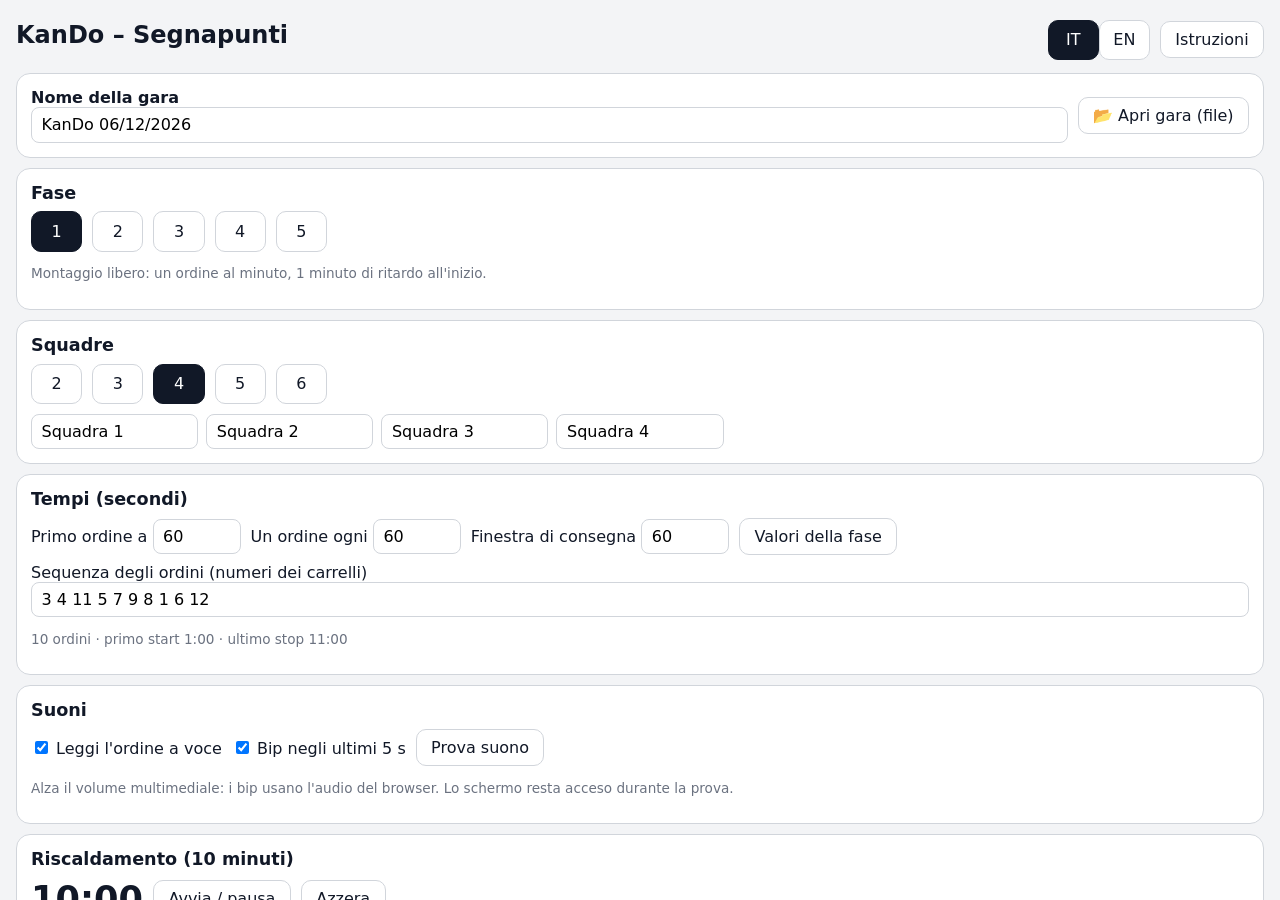
==== commit fce98331: "KanDo scoreboard v6: PDF report of all phases, game file (JSON) Every played phase is archived in de" ====
--- a/kando/index.html
+++ b/kando/index.html
@@ -127,6 +127,20 @@
   #hdr{grid-template-columns:1fr auto} #cur{grid-column:1/-1;order:3}
   #cur img{height:64px} #curMain{font-size:1.4rem} #countdown{font-size:1.8rem} #clock{font-size:2rem}
 }
+#print{color:#000;background:#fff;font-size:11pt}
+#print h1{font-size:20pt;margin:0 0 4px} #print h2{font-size:14pt;margin:14px 0 6px}
+#print .pmeta{color:#374151;margin:2px 0} #print table{margin:4px 0;font-size:10.5pt;width:100%} #print th,#print td{padding:3px 5px}
+#print .prank{margin:6px 0}
+@media screen{#print{display:none}}
+@media print{
+  @page{size:A4 landscape;margin:10mm}
+  html,body{height:auto!important;overflow:visible!important;background:#fff!important}
+  body>*:not(#print){display:none!important}
+  #print{display:block!important}
+  #print .pbreak{break-before:page}
+  #print table{break-inside:auto} #print tr{break-inside:avoid}
+  *{-webkit-print-color-adjust:exact;print-color-adjust:exact}
+}
 </style>
 </head>
 <body>
@@ -146,6 +160,12 @@
    <div class="row"><b data-t="resumeTxt"></b><span id="resumeInfo" class="muted"></span>
     <button class="primary" id="resumeBtn" data-t="resume"></button>
     <button id="discardBtn" data-t="discard"></button></div>
+  </div>
+
+  <div class="card">
+   <div class="row"><label style="flex:1"><b data-t="gameName"></b>
+    <input type="text" id="fGame" maxlength="60" style="width:100%"></label>
+    <button id="setupOpenBtn" data-t="openJson"></button></div>
   </div>
 
   <div class="card">
@@ -217,6 +237,12 @@
  <div class="scroll">
   <div class="topbar"><h1 id="repTitle"></h1>
    <div class="row"><button id="repBack" data-t="backGame"></button><button id="repSetup" data-t="toSetup"></button><button class="primary" id="nextBtn"></button></div></div>
+  <div class="row" style="margin:4px 0 10px">
+   <button class="primary" id="pdfBtn" data-t="pdf"></button>
+   <button id="jsonSaveBtn" data-t="saveJson"></button>
+   <button id="jsonOpenBtn" data-t="openJson"></button>
+   <input type="file" id="jsonFile" accept=".json,application/json" class="hidden">
+  </div>
   <p class="muted small" id="repNote"></p>
   <div class="tablewrap"><table id="repTable"></table></div>
   <div class="row" style="margin:14px 0">
@@ -231,6 +257,7 @@
    <button id="sumCsvBtn" data-t="csv"></button>
    <button id="clearSumBtn" data-t="clearSum"></button>
   </div>
+
  </div>
 </section>
 
@@ -295,6 +322,7 @@
  <div class="row" style="justify-content:center"><button id="qrShare" class="primary" data-t="shareLink"></button><button id="qrCopy" data-t="copyLink"></button><button id="qrClose">OK</button></div>
 </div></div>
 
+<div id="print"></div>
 <div id="toast"></div>
 
 <script>
@@ -335,6 +363,7 @@
 <li><b>Controllo qualità dopo</b>: accanto a CONSEGNATO c'è il pulsante arancione <b>Pezzo buono?</b> con la foto dell'<b>ordine precedente</b>. Quando il turno successivo è partito, guarda il pezzo e toccalo: ogni tocco passa da <b>?</b> (da controllare, arancione) a <b>OK</b> (buono, verde) a <b>KO</b> (difettoso, viola) e di nuovo a <b>?</b>. Si può anche toccare il riquadro dell'ordine nella griglia sotto: stessi tre stati.</li>
 <li>Correzioni: <b>tieni premuto</b> un riquadro per segnare o togliere la consegna di un ordine già chiuso.</li>
 <li>A fine prova suonano tre bip. Con <b>Fine</b> vai ai risultati: il report (come le schede cartacee) entra da solo nel Production Summary e il pulsante <b>Vai alla fase …</b> riporta alle impostazioni con la fase successiva e le stesse squadre. In <b>Risultati</b> trovi il report (come le schede cartacee), il service level e il Production Summary di tutte le fasi; puoi esportare in CSV.</li>
+<li><b>Report e archivio</b>: in <b>Risultati</b>, <b>📄 Report PDF</b> prepara il report di tutte le fasi giocate fino a quel momento (anche a metà gara): nella finestra di stampa scegli “Salva come PDF”. <b>💾 Salva gara</b> scarica un file con tutti i dati della giornata; <b>📂 Apri gara</b> lo ricarica, anche su un altro dispositivo o l'anno dopo.</li>
 <li><b>Show per la classe</b>: nei risultati, <b>🎬 Classifica</b> svela le squadre dalla peggiore alla migliore (tocco o → per andare avanti, ← indietro), con rullo di tamburi prima della prima, podio e grafico del service level fase per fase. Per proiettarla dal computer usa <b>🔗 Link per il proiettore</b>: mandati il link (WhatsApp, mail) e aprilo sul PC; con il telecomando delle slide si va avanti con i tasti pagina.</li>
 </ol>
 <h2>Colori dei riquadri</h2>
@@ -369,6 +398,7 @@
 <li><b>Quality check later</b>: next to DELIVERED there is the orange button <b>Good piece?</b> with the picture of the <b>previous order</b>. Once the next order has started, look at the trolley and tap it: each tap goes from <b>?</b> (to check, orange) to <b>OK</b> (good, green) to <b>KO</b> (defective, purple) and back to <b>?</b>. You can also tap the order tile in the grid below: same three states.</li>
 <li>Corrections: <b>press and hold</b> a tile to add or remove the delivery of a closed order.</li>
 <li>At the end three beeps sound. <b>End</b> takes you to the results: the report goes into the Production Summary by itself and the <b>Go to phase …</b> button takes you back to the settings with the next phase and the same teams. <b>Results</b> shows the report (like the paper sheets), the service level and the Production Summary of all phases; you can export CSV.</li>
+<li><b>Report and archive</b>: in <b>Results</b>, <b>📄 PDF report</b> builds the report of all phases played so far (also halfway through the game): in the print window choose “Save as PDF”. <b>💾 Save game</b> downloads a file with all the data of the day; <b>📂 Open game</b> loads it again, also on another device or the next year.</li>
 <li><b>Show for the class</b>: in the results, <b>🎬 Leaderboard</b> reveals the teams from the worst to the best (tap or → to go on, ← back), with a drum roll before the winner, podium and service-level chart phase by phase. To project it from the computer use <b>🔗 Link for the projector</b>: send yourself the link (WhatsApp, mail) and open it on the PC; a slide clicker works with its page keys.</li>
 </ol>
 <h2>Tile colours</h2>
@@ -436,7 +466,7 @@
   $("nSeg").innerHTML=[2,3,4,5,6].map(n=>`<button data-n="${n}" class="${n===S.nTeams?"on":""}">${n}</button>`).join("");
   $("names").innerHTML=S.names.slice(0,S.nTeams).map((nm,i)=>`<input type="text" data-i="${i}" value="${nm.replace(/"/g,"&quot;")}" maxlength="20">`).join("");
   $("fFirst").value=S.timing.first; $("fInt").value=S.timing.interval; $("fWin").value=S.timing.window;
-  $("fSeq").value=S.seq.join(" "); $("fVoice").checked=S.voice; $("fTick").checked=S.tick;
+  $("fGame").value=S.gameName||""; $("fSeq").value=S.seq.join(" "); $("fVoice").checked=S.voice; $("fTick").checked=S.tick;
   const o=orders(S.timing,S.seq); $("timingInfo").textContent=o.length?L().timingInfo(o.length,fmt(o[0].start),fmt(o[o.length-1].stop)):"";
   const r=S.run; $("resumeCard").classList.toggle("hidden",!r);
   if(r) $("resumeInfo").textContent=`${L().phase} ${r.phase} · ${r.names.length} ${L().teams.toLowerCase()}`+(r.ended?` · ${L().over}`:"");
@@ -643,7 +673,7 @@
 }
 
 /* ---------------- report ---------------- */
-function teamStats(r,ti){ let del=0,ok=0,pend=0; r.marks[ti].forEach(x=>{ if(x.d!=null){del++; if(x.ok) ok++; else if(!x.ko) pend++;} }); return {del,ok,pend,sl:ok/r.orders.length} }
+function teamStats(r,ti){ let del=0,ok=0,ko=0,pend=0; r.marks[ti].forEach(x=>{ if(x.d!=null){del++; if(x.ok) ok++; else if(x.ko) ko++; else pend++;} }); return {del,ok,ko,pend,sl:ok/r.orders.length} }
 function showReport(){
   hideAll(); $("report").classList.remove("hidden"); applyLang();
   const r=S.run;
@@ -654,16 +684,8 @@
   $("repBack").classList.toggle("hidden",!r); $("saveBtn").classList.toggle("hidden",!r); $("csvBtn").classList.toggle("hidden",!r);
   if(r){
     $("repTitle").textContent=`Customer Satisfaction Report – ${L().phase} ${r.phase}`;
-    let h=`<tr><th rowspan="2">${L().order}</th><th rowspan="2">start</th><th rowspan="2">stop</th><th rowspan="2">#</th><th rowspan="2">${L().code}</th>`+
-      r.names.map(n=>`<th colspan="2">${esc(n)}</th>`).join("")+`</tr><tr>`+r.names.map(()=>`<th>${L().del}</th><th>${L().ok}</th>`).join("")+`</tr>`;
-    r.orders.forEach((o,i)=>{
-      h+=`<tr><td>${i+1}</td><td>${fmt(o.start)}</td><td>${fmt(o.stop)}</td><td>${o.n}</td><td>${codeHtml(o.code)}</td>`+
-        r.marks.map(m=>{ const x=m[i]; return x.d!=null ? `<td class="del">✓ ${fmt(x.d)}</td><td class="${x.ok?"ok":x.ko?"ko":""}">${x.ok?"OK":x.ko?"KO":"?"}</td>` : `<td class="miss">–</td><td></td>`; }).join("")+`</tr>`;
-    });
+    $("repTable").innerHTML=runTableHtml(r);
     const st=r.names.map((_,ti)=>teamStats(r,ti));
-    h+=`<tr><th colspan="5">${L().deliveredH} / ${L().accepted}</th>`+st.map(s=>`<th>${s.del}</th><th>${s.ok}</th>`).join("")+`</tr>`;
-    h+=`<tr><th colspan="5">Service level</th>`+st.map(s=>`<th colspan="2">${Math.round(100*s.sl)}%</th>`).join("")+`</tr>`;
-    $("repTable").innerHTML=h;
     const pend=st.reduce((a,s)=>a+s.pend,0);
     $("repNote").textContent = pend ? `${pend} ${L().unchecked}` : "";
   } else { $("repTitle").textContent=L().summary; $("repTable").innerHTML=""; $("repNote").textContent=""; }
@@ -684,7 +706,7 @@
 }
 $("repBack").onclick=()=>showGame();
 $("repSetup").onclick=()=>{ hideAll(); $("setup").classList.remove("hidden"); renderSetup(); };
-function saveSummary(){ const r=S.run; S.summary[r.phase]={teams:r.names.map((name,ti)=>({name,...teamStats(r,ti),ordered:r.orders.length}))}; save(); }
+function saveSummary(){ const r=S.run; archiveRun(); S.summary[r.phase]={teams:r.names.map((name,ti)=>({name,...teamStats(r,ti),ordered:r.orders.length}))}; save(); }
 $("saveBtn").onclick=()=>{ saveSummary(); renderSummary(); toast(L().saved); };
 // next phase: the finished run goes into the Production Summary, same teams, phase + 1
 $("nextBtn").onclick=()=>{
@@ -694,7 +716,7 @@
   S.timing={...PH[S.phase]}; S.run=null; save();
   hideAll(); $("setup").classList.remove("hidden"); renderSetup(); window.scrollTo(0,0);
 };
-$("clearSumBtn").onclick=()=>{ if(confirm(L().confirmClear)){ S.summary={}; save(); renderSummary(); } };
+$("clearSumBtn").onclick=()=>{ if(confirm(RT().confirmClearAll)){ S.summary={}; S.runs={}; save(); renderSummary(); } };
 function download(name,rows){
   const csv="﻿"+rows.map(r=>r.map(v=>`"${String(v).replace(/"/g,'""')}"`).join(";")).join("\r\n");
   const a=document.createElement("a"); a.href=URL.createObjectURL(new Blob([csv],{type:"text/csv"})); a.download=name; a.click(); setTimeout(()=>URL.revokeObjectURL(a.href),2000);
@@ -706,6 +728,138 @@
 $("sumCsvBtn").onclick=()=>{ const rows=[[L().phase,L().team,L().ordered,L().deliveredH,L().accepted,"S.L."]];
   Object.keys(S.summary).sort().forEach(p=>S.summary[p].teams.forEach(tm=>rows.push([p,tm.name,tm.ordered,tm.del,tm.ok,Math.round(100*tm.sl)+"%"])));
   download("kando-production-summary.csv",rows); };
+
+/* ---------------- game archive: PDF report and JSON file ---------------- */
+const REP_T = {
+ it:{game:"Gara",gameName:"Nome della gara",pdf:"📄 Report PDF (tutte le fasi)",saveJson:"💾 Salva gara (file)",openJson:"📂 Apri gara (file)",
+  repTitle:"KanDo – Report della gara",teams:"Squadre",phases:"Fasi giocate",printed:"Stampato il",ranking:"Classifica",
+  inProgress:"in corso",settings:(a,b,c,n)=>`${n} ordini · primo ordine a ${a} · uno ogni ${b} s · finestra di consegna ${c} s`,
+  legend:"Legenda: ✓ ora di consegna (in tempo) · OK buono · KO difettoso · ? consegnato non controllato · – non consegnato in tempo. Service level = pezzi buoni / ordini.",
+  chart:"Service level fase per fase",noData:"Nessuna fase giocata: il report è vuoto.",
+  badFile:"File non valido: non è una gara KanDo.",confirmOpen:"Aprire la gara dal file? I dati della gara attuale su questo dispositivo verranno sostituiti (salvali prima, se servono).",
+  opened:"Gara aperta",confirmClearAll:"Svuotare il Production Summary e i dati di tutte le fasi della gara?",avg:"Media"},
+ en:{game:"Game",gameName:"Game name",pdf:"📄 PDF report (all phases)",saveJson:"💾 Save game (file)",openJson:"📂 Open game (file)",
+  repTitle:"KanDo – Game report",teams:"Teams",phases:"Phases played",printed:"Printed on",ranking:"Ranking",
+  inProgress:"in progress",settings:(a,b,c,n)=>`${n} orders · first order at ${a} · one every ${b} s · delivery window ${c} s`,
+  legend:"Legend: ✓ delivery time (on time) · OK good · KO defective · ? delivered, not checked · – not delivered on time. Service level = good trolleys / orders.",
+  chart:"Service level phase by phase",noData:"No phase played yet: the report is empty.",
+  badFile:"Invalid file: not a KanDo game.",confirmOpen:"Open the game from the file? The current game data on this device will be replaced (save them first, if needed).",
+  opened:"Game opened",confirmClearAll:"Clear the Production Summary and the data of all phases of the game?",avg:"Average"}};
+const RT = () => REP_T[S.lang];
+Object.keys(REP_T).forEach(l=>["gameName","pdf","saveJson","openJson"].forEach(k=>T[l][k]=REP_T[l][k]));
+if(!S.runs) S.runs={};
+if(!S.gameName) S.gameName="KanDo "+new Date().toLocaleDateString(S.lang==="it"?"it-IT":"en-GB");
+
+// detailed table of one run (same layout as the paper sheet)
+function runTableHtml(r){
+  let h=`<tr><th rowspan="2">${L().order}</th><th rowspan="2">start</th><th rowspan="2">stop</th><th rowspan="2">#</th><th rowspan="2">${L().code}</th>`+
+    r.names.map(n=>`<th colspan="2">${esc(n)}</th>`).join("")+`</tr><tr>`+r.names.map(()=>`<th>${L().del}</th><th>${L().ok}</th>`).join("")+`</tr>`;
+  const now = (r===S.run && !r.ended) ? (r.startedAt?elapsed():-1) : Infinity;
+  r.orders.forEach((o,i)=>{
+    if(now<o.stop && r.marks.every(m=>m[i].d==null)){ h+=`<tr><td>${i+1}</td><td>${fmt(o.start)}</td><td>${fmt(o.stop)}</td><td>${o.n}</td><td>${codeHtml(o.code)}</td>`+r.marks.map(()=>`<td></td><td></td>`).join("")+`</tr>`; return; }
+    h+=`<tr><td>${i+1}</td><td>${fmt(o.start)}</td><td>${fmt(o.stop)}</td><td>${o.n}</td><td>${codeHtml(o.code)}</td>`+
+      r.marks.map(m=>{ const x=m[i]; return x.d!=null ? `<td class="del">✓ ${fmt(x.d)}</td><td class="${x.ok?"ok":x.ko?"ko":""}">${x.ok?"OK":x.ko?"KO":"?"}</td>` : `<td class="miss">–</td><td></td>`; }).join("")+`</tr>`;
+  });
+  const st=r.names.map((_,ti)=>teamStats(r,ti));
+  h+=`<tr><th colspan="5">${L().deliveredH} / ${L().accepted}</th>`+st.map(s=>`<th>${s.del}</th><th>${s.ok}</th>`).join("")+`</tr>`;
+  h+=`<tr><th colspan="5">Service level</th>`+st.map(s=>`<th colspan="2">${Math.round(100*s.sl)}%</th>`).join("")+`</tr>`;
+  return h;
+}
+function archiveRun(){ const r=S.run; if(!r||!r.startedAt) return; S.runs[r.phase]=JSON.parse(JSON.stringify(r)); }
+function allRuns(){ const a={...S.runs}; if(S.run && S.run.startedAt) a[S.run.phase]=S.run; return a; }
+function ranking(r){
+  const key=s=>s.ok*10000+s.del*100-s.ko;
+  const list=r.names.map((name,ti)=>({name,...teamStats(r,ti)})).sort((a,b)=>key(b)-key(a));
+  list.forEach((x,k)=>x.rank = k>0 && key(list[k-1])===key(x) ? list[k-1].rank : k+1);
+  return list;
+}
+function summaryFromRuns(runs){ const s={}; Object.entries(runs).forEach(([p,r])=>s[p]={teams:r.names.map((name,ti)=>({name,...teamStats(r,ti),ordered:r.orders.length}))}); return s; }
+
+// light chart for paper
+function chartSvgLight(runs){
+  const ph=Object.keys(runs).map(Number).sort((a,b)=>a-b); if(ph.length<1) return "";
+  const names=[]; ph.forEach(p=>runs[p].names.forEach(n=>{ if(!names.includes(n)) names.push(n) }));
+  const W=900,H=330,LM=60,R=170,Tp=15,B=40, X=i=>LM+(ph.length<2?(W-LM-R)/2:i*(W-LM-R)/(ph.length-1)), Y=v=>Tp+(100-v)*(H-Tp-B)/100;
+  const cols=["#2563eb","#db2777","#059669","#d97706","#7c3aed","#ea580c"];
+  let g=`<svg viewBox="0 0 ${W} ${H}" width="100%" style="max-width:900px" font-family="system-ui,sans-serif">`;
+  [0,25,50,75,100].forEach(v=>g+=`<line x1="${LM}" x2="${W-R}" y1="${Y(v)}" y2="${Y(v)}" stroke="#d1d5db"/><text x="${LM-8}" y="${Y(v)+5}" text-anchor="end" font-size="13" fill="#374151">${v}%</text>`);
+  ph.forEach((p,i)=>g+=`<text x="${X(i)}" y="${H-12}" text-anchor="middle" font-size="14" fill="#374151">${L().phase} ${p}</text>`);
+  const labels=[];
+  names.forEach((n,k)=>{ const c=cols[k%6];
+    const pts=ph.map((p,i)=>{ const r=runs[p], ti=r.names.indexOf(n); return ti<0?null:[X(i),Y(100*teamStats(r,ti).sl)] }).filter(Boolean);
+    g+=`<polyline fill="none" stroke="${c}" stroke-width="3" points="${pts.map(q=>q.join(",")).join(" ")}"/>`;
+    pts.forEach(q=>g+=`<circle cx="${q[0]}" cy="${q[1]}" r="4.5" fill="${c}"/>`);
+    const lp=pts[pts.length-1]; if(lp) labels.push({x:lp[0]+10,y:lp[1]+5,n,c});
+  });
+  labels.sort((a,b)=>a.y-b.y).forEach((l,k,a)=>{ if(k && l.y-a[k-1].y<16) l.y=a[k-1].y+16; });
+  const over=labels.length?labels[labels.length-1].y-(H-B+8):0; if(over>0) labels.forEach(l=>l.y-=over);
+  labels.sort((a,b)=>b.y-a.y).forEach((l,k,a)=>{ if(k && a[k-1].y-l.y<16) l.y=a[k-1].y-16; });
+  labels.forEach(l=>g+=`<text x="${l.x}" y="${l.y}" font-size="14" font-weight="700" fill="${l.c}">${esc(l.n)}</text>`);
+  return g+"</svg>";
+}
+
+function buildPrint(){
+  const runs=allRuns(), ph=Object.keys(runs).map(Number).sort((a,b)=>a-b);
+  const names=[]; ph.forEach(p=>runs[p].names.forEach(n=>{ if(!names.includes(n)) names.push(n) }));
+  const today=new Date().toLocaleString(S.lang==="it"?"it-IT":"en-GB",{dateStyle:"long",timeStyle:"short"});
+  let h=`<header><h1>${RT().repTitle}</h1><div class="pmeta"><b>${esc(S.gameName||"")}</b> · ${RT().printed} ${today}</div>
+    <div class="pmeta">${RT().teams}: ${names.map(esc).join(", ")||"–"} · ${RT().phases}: ${ph.join(", ")||"–"}</div></header>`;
+  if(!ph.length){ $("print").innerHTML=h+`<p>${RT().noData}</p>`; return; }
+  // production summary
+  h+=`<h2>Production Summary</h2><table><tr><th>${L().team}</th>`+ph.map(p=>`<th colspan="3">${L().phase} ${p}${runs[p].ended?"":" ("+RT().inProgress+")"}</th>`).join("")+`<th>${RT().avg} S.L.</th></tr>`+
+     `<tr><th></th>`+ph.map(()=>`<th>${L().del}</th><th>${L().ok}</th><th>S.L.</th>`).join("")+`<th></th></tr>`;
+  names.forEach(n=>{ let sum=0,c=0;
+    h+=`<tr><th>${esc(n)}</th>`+ph.map(p=>{ const r=runs[p], ti=r.names.indexOf(n); if(ti<0) return "<td></td><td></td><td></td>";
+      const s=teamStats(r,ti); sum+=s.sl; c++; return `<td>${s.del}</td><td>${s.ok}</td><td><b>${Math.round(100*s.sl)}%</b></td>`; }).join("")+
+      `<td><b>${c?Math.round(100*sum/c)+"%":""}</b></td></tr>`; });
+  h+=`</table>`;
+  if(ph.length>=2) h+=`<h2>${RT().chart}</h2>${chartSvgLight(runs)}`;
+  // one page per phase
+  ph.forEach(p=>{ const r=runs[p], o=r.orders, tm={first:o[0]?o[0].start:0, interval:o[1]?o[1].start-o[0].start:0, window:o[0]?o[0].stop-o[0].start:0};
+    h+=`<section class="pbreak"><h2>${L().phase} ${p} – Customer Satisfaction Report${r.ended?"":" ("+RT().inProgress+")"}</h2>
+      <div class="pmeta">${RT().settings(fmt(tm.first),tm.interval,tm.window,o.length)}</div>
+      <table>${runTableHtml(r)}</table>
+      <p class="prank"><b>${RT().ranking}:</b> ${ranking(r).map(x=>`${x.rank}° ${esc(x.name)} ${Math.round(100*x.sl)}%`).join(" · ")}</p></section>`;
+  });
+  h+=`<p class="pmeta">${RT().legend}</p>`;
+  $("print").innerHTML=h;
+}
+function printReport(){
+  if(S.run && S.run.ended) saveSummary();
+  buildPrint();
+  const t=document.title; document.title=`KanDo report – ${S.gameName||""}`.replace(/[\\/:*?"<>|]/g,"-");
+  addEventListener("afterprint",()=>{ document.title=t; },{once:true});
+  setTimeout(()=>window.print(),100);
+}
+
+// JSON file of the whole game
+function saveGameFile(){
+  if(S.run && S.run.ended) saveSummary();
+  const runs=allRuns();
+  const data={app:"kando-score",version:1,name:S.gameName,savedAt:new Date().toISOString(),lang:S.lang,names:S.names.slice(0,S.nTeams),runs,summary:summaryFromRuns(runs)};
+  const a=document.createElement("a");
+  a.href=URL.createObjectURL(new Blob([JSON.stringify(data,null,1)],{type:"application/json"}));
+  a.download=`kando-${(S.gameName||"gara").replace(/[^\w\-]+/g,"_")}.json`; a.click(); setTimeout(()=>URL.revokeObjectURL(a.href),2000);
+}
+function openGameFile(file){
+  const fr=new FileReader();
+  fr.onload=()=>{
+    let d; try{ d=JSON.parse(fr.result); }catch(e){ d=null; }
+    if(!d || d.app!=="kando-score" || typeof d.runs!=="object"){ alert(RT().badFile); return; }
+    if(!confirm(RT().confirmOpen)) return;
+    S.runs=d.runs; S.summary=summaryFromRuns(d.runs); S.gameName=d.name||S.gameName; S.run=null;
+    const last=Object.keys(d.runs).map(Number).sort((a,b)=>a-b).pop();
+    if(last){ const nm=d.runs[last].names; S.nTeams=nm.length; nm.forEach((n,i)=>S.names[i]=n); }
+    save(); toast(RT().opened); showReport();
+  };
+  fr.readAsText(file);
+}
+$("pdfBtn").onclick=printReport;
+$("jsonSaveBtn").onclick=saveGameFile;
+$("jsonOpenBtn").onclick=()=>$("jsonFile").click();
+$("setupOpenBtn").onclick=()=>$("jsonFile").click();
+$("jsonFile").onchange=e=>{ const f=e.target.files[0]; if(f) openGameFile(f); e.target.value=""; };
+$("fGame").onchange=e=>{ S.gameName=e.target.value.trim()||S.gameName; save(); };
 
 /* ---------------- show mode (results for the projector) ---------------- */
 const SHOW_T = {
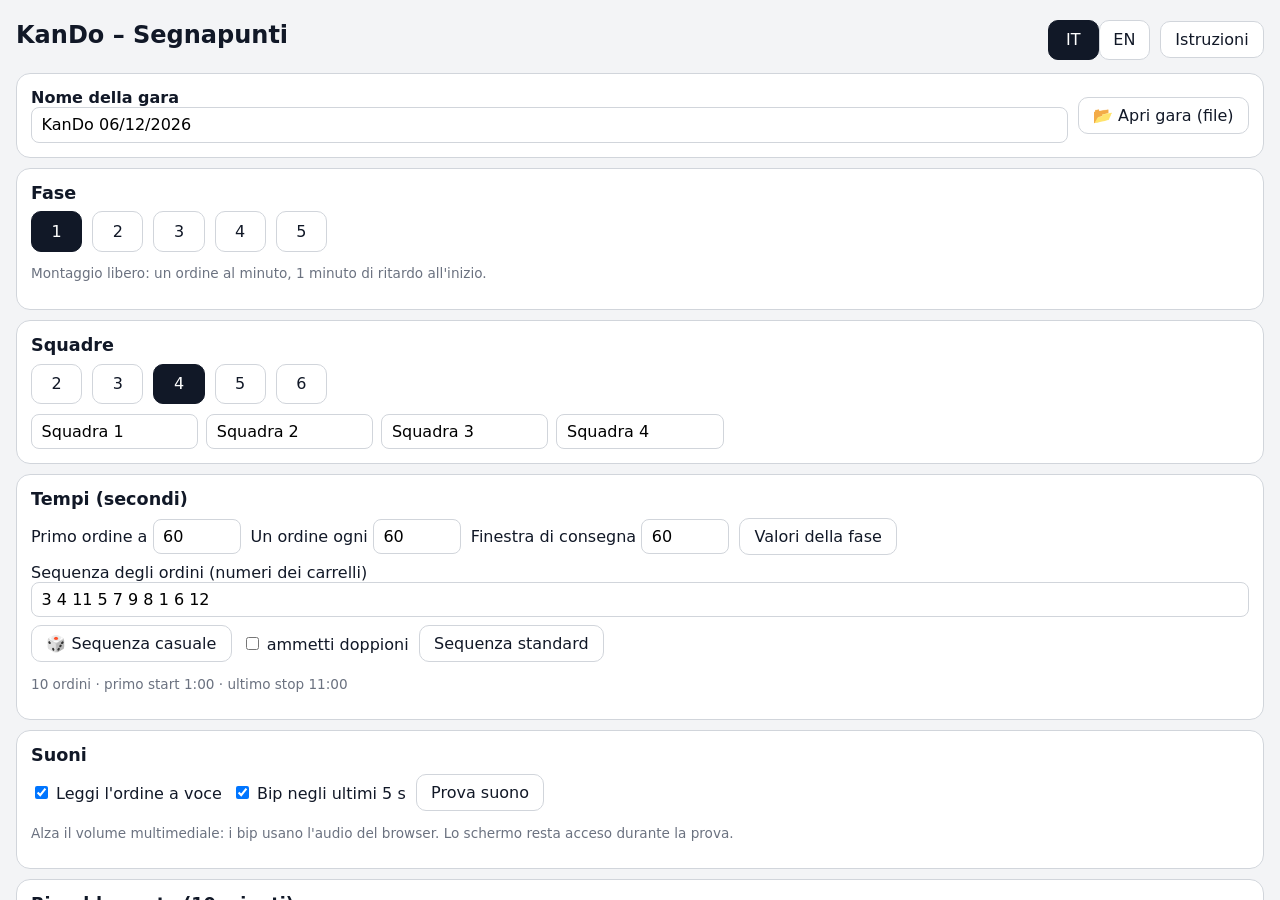
==== commit 12ebd1de: "KanDo scoreboard v10: in-game language and 5 s beep switches, voice order, random sequence Voice: de" ====
--- a/kando/index.html
+++ b/kando/index.html
@@ -54,7 +54,8 @@
 #next{font-size:.85rem;color:var(--muted);display:flex;align-items:center;gap:6px}
 #next img{height:38px}
 #ctrl{display:flex;gap:6px}
-#ctrl button{padding:.45em .7em}
+#ctrl button{padding:.45em .6em}
+#ctrl{flex-wrap:wrap}
 .code{display:inline-flex;gap:3px}
 .code b{display:inline-block;min-width:1.15em;text-align:center;border-radius:5px;color:#fff;padding:0 .12em}
 .code b.R{background:var(--kR)} .code b.G{background:var(--kG)} .code b.Y{background:var(--kY);color:#111}
@@ -192,6 +193,12 @@
     <label style="flex:1"><span data-t="seq"></span>
      <input type="text" id="fSeq" style="width:100%" inputmode="numeric"></label>
    </div>
+   <div class="row" style="margin-top:8px">
+    <button id="rndBtn" data-t="rnd"></button>
+    <label><input type="checkbox" id="fDup"> <span data-t="dup"></span></label>
+    <button id="stdSeqBtn" data-t="stdSeq"></button>
+   </div>
+   <p class="muted small" id="seqLock"></p>
    <p class="muted small" id="timingInfo"></p>
   </div>
 
@@ -226,7 +233,7 @@
    <div id="countdown"></div></div>
   <div class="box" id="side">
    <div id="next"></div>
-   <div id="ctrl"><button id="goBtn" class="primary"></button><button id="pauseBtn"></button><button id="endBtn" data-t="end"></button><button id="fsBtn" title="Fullscreen">⛶</button></div>
+   <div id="ctrl"><button id="goBtn" class="primary"></button><button id="pauseBtn"></button><button id="endBtn" data-t="end"></button><button id="tickBtn" title="Bip 5 s"></button><button id="langBtn"></button><button id="fsBtn" title="Fullscreen">⛶</button></div>
   </div>
  </div>
  <div id="teams"></div>
@@ -292,6 +299,12 @@
 #show .strip{display:flex;gap:3px}
 #show .strip b{flex:1;height:clamp(8px,1.6vh,16px);border-radius:3px;background:#334155}
 #show .strip b.O{background:#22c55e} #show .strip b.K{background:#a78bfa} #show .strip b.Q{background:#f59e0b} #show .strip b.X{background:#ef4444}
+#show .board{min-height:0} #show .board .srow{flex:1 1 0;max-height:110px;overflow:hidden}
+#show .btitle{font-size:clamp(1rem,2.6vw,1.9rem);font-weight:800;color:#fbbf24;margin-bottom:clamp(4px,1.2vh,12px);text-align:center}
+#show .strip b.D{background:#60a5fa}
+#show .bar i.bl{background:linear-gradient(90deg,#3b82f6,#60a5fa)}
+#show .mv{display:block;font-size:.38em;font-weight:800;line-height:1}
+#show .mv.up{color:#4ade80} #show .mv.dn{color:#f87171} #show .mv.eq{color:#94a3b8}
 #show .pc{font-size:clamp(1.4rem,4vw,3.4rem);font-weight:900;text-align:right;font-variant-numeric:tabular-nums}
 #show .podium{display:flex;align-items:flex-end;justify-content:center;gap:clamp(8px,2vw,24px);width:min(1000px,100%);flex:1 1 auto;padding-top:2vh}
 #show .pod{flex:1;display:flex;flex-direction:column;align-items:center;justify-content:flex-end;min-width:0}
@@ -338,13 +351,13 @@
 const T = {
  it:{title:"KanDo – Segnapunti",help:"Istruzioni",resumeTxt:"Prova in corso:",resume:"Riprendi",discard:"Annulla prova",
   phase:"Fase",teams:"Squadre",timing:"Tempi (secondi)",first:"Primo ordine a",interval:"Un ordine ogni",window:"Finestra di consegna",
-  defaults:"Valori della fase",seq:"Sequenza degli ordini (numeri dei carrelli)",sound:"Suoni",voice:"Leggi l'ordine a voce",
-  tick:"Bip negli ultimi 5 s",test:"Prova suono",soundNote:"Alza il volume multimediale: i bip usano l'audio del browser. Lo schermo resta acceso durante la prova.",
+  defaults:"Valori della fase",seq:"Sequenza degli ordini (numeri dei carrelli)",rnd:"🎲 Sequenza casuale",dup:"ammetti doppioni",stdSeq:"Sequenza standard",seqLocked:"Fasi 4 e 5: si gioca con le carte d'ordine, quindi la sequenza è sempre quella standard.",sound:"Suoni",voice:"Leggi l'ordine a voce",
+  tick:"Bip negli ultimi 5 s",tickOn:"Bip degli ultimi 5 s attivi",tickOff:"Bip degli ultimi 5 s spenti",test:"Prova suono",soundNote:"Alza il volume multimediale: i bip usano l'audio del browser. Lo schermo resta acceso durante la prova.",
   warmup:"Riscaldamento (10 minuti)",warmStart:"Avvia / pausa",reset:"Azzera",start:"Inizia la fase",summary:"Risultati",
   end:"Fine",go:"Via",pause:"Pausa",cont:"Riprendi",backGame:"Torna al gioco",toSetup:"Impostazioni",
   save:"Salva nel Production Summary",csv:"Esporta CSV",prodSummary:"Production Summary",clearSum:"Svuota",
   team:"Squadra",order:"Ordine",deliverBy:"consegna entro",next:"Poi",waitFirst:"Primo ordine tra",
-  deliver:"CONSEGNATO",okQ:"? da controllare",okS:"buono",koS:"difettoso",ko:"KO",notDel:"non consegnato",delivered:"✓ consegnato",noOrder:"nessun ordine aperto",stopIn:"stop tra",opensIn:"apre tra",
+  deliver:"CONSEGNATO",okQ:"? da controllare",allChecked:"✓ tutto controllato",okS:"buono",koS:"difettoso",ko:"KO",notDel:"non consegnato",delivered:"✓ consegnato",noOrder:"nessun ordine aperto",stopIn:"stop tra",opensIn:"apre tra",
   over:"Prova finita",ended:"Fine prova",del:"Cons.",ok:"OK",sl:"S.L.",ordered:"Ordinati",accepted:"Accettati",deliveredH:"Consegnati",
   time:"Ora",code:"Cod.",unchecked:"consegnati ma non controllati (contano come non OK)",saved:"Salvato nel Production Summary",nextPhase:"Vai alla fase",newRun:"Nuova prova ▶",
   confirmEnd:"Terminare la prova adesso?",confirmDiscard:"Cancellare la prova in corso?",confirmClear:"Svuotare il Production Summary?",
@@ -355,12 +368,12 @@
   speak:(n,c)=>`Ordine numero ${n}. ${c}`,
   helpHtml:`<h2>Come si usa</h2>
 <ol>
-<li><b>Impostazioni</b>: scegli la fase (1–5) e il numero di squadre (2–6), scrivi i nomi. I tempi e la sequenza dei 10 ordini sono quelli dei report del docente; si possono cambiare.</li>
-<li><b>Inizia la fase</b>, poi <b>Via</b> quando dai il segnale ai ragazzi. Il cronometro parte e lo schermo resta acceso.</li>
-<li>All'<b>apertura</b> di ogni ordine (start) suonano due bip acuti e, se attiva, la voce legge numero e colori. In alto vedi l'ordine aperto con la <b>foto del carrello</b>, così sai già cosa deve arrivare.</li>
+<li><b>Impostazioni</b>: scegli la fase (1–5) e il numero di squadre (2–6), scrivi i nomi. I tempi e la sequenza dei 10 ordini sono quelli dei report del docente; si possono cambiare. Nelle fasi 1–3 <b>🎲 Sequenza casuale</b> rimescola gli ordini (con “ammetti doppioni” lo stesso carrello può uscire più volte); nelle fasi 4–5 si gioca con le carte, quindi la sequenza resta quella standard.</li>
+<li><b>Inizia la fase</b>, poi <b>Via</b> quando dai il segnale ai ragazzi. Il cronometro parte e lo schermo resta acceso. In alto a destra, durante il gioco, <b>🔔5s</b> accende o spegne i bip degli ultimi 5 secondi e <b>EN/IT</b> cambia la lingua (anche della voce).</li>
+<li>All'<b>apertura</b> di ogni ordine (start) suonano due bip acuti e, se attiva, la voce legge la consegna (prima, seconda…), dalla fase 2 i colori, poi il numero del carrello. In alto vedi l'ordine aperto con la <b>foto del carrello</b>, così sai già cosa deve arrivare.</li>
 <li>Alla <b>scadenza</b> (stop) suona un bip lungo e grave; negli ultimi 5 secondi un bip al secondo.</li>
 <li>Quando una squadra consegna in tempo, tocca il suo pulsante grande <b>CONSEGNATO</b>. Un secondo tocco, finché l'ordine è aperto, annulla.</li>
-<li><b>Controllo qualità dopo</b>: accanto a CONSEGNATO c'è il pulsante arancione <b>Pezzo buono?</b> con la foto dell'<b>ordine precedente</b>. Quando il turno successivo è partito, guarda il pezzo e toccalo: ogni tocco passa da <b>?</b> (da controllare, arancione) a <b>OK</b> (buono, verde) a <b>KO</b> (difettoso, viola) e di nuovo a <b>?</b>. Si può anche toccare il riquadro dell'ordine nella griglia sotto: stessi tre stati.</li>
+<li><b>Controllo qualità dopo</b>: accanto a CONSEGNATO c'è il pulsante arancione <b>? da controllare</b> con la foto del <b>pezzo più vecchio consegnato e non ancora controllato</b>: compare appena la squadra consegna e resta lì finché non lo controlli (“+2” vuol dire altri due in coda). Quando hai tempo guarda il pezzo e toccalo: ogni tocco passa da <b>?</b> (da controllare, arancione) a <b>OK</b> (buono, verde) a <b>KO</b> (difettoso, viola) e di nuovo a <b>?</b>. Si può anche toccare il riquadro dell'ordine nella griglia sotto: stessi tre stati.</li>
 <li>Correzioni: <b>tieni premuto</b> un riquadro per segnare o togliere la consegna di un ordine già chiuso.</li>
 <li>A fine prova suonano tre bip. Con <b>Fine</b> vai ai risultati: il report (come le schede cartacee) entra da solo nel Production Summary e il pulsante <b>Vai alla fase …</b> riporta alle impostazioni con la fase successiva e le stesse squadre. In <b>Risultati</b> trovi il report (come le schede cartacee), il service level e il Production Summary di tutte le fasi; puoi esportare in CSV.</li>
 <li><b>Report e archivio</b>: in <b>Risultati</b>, <b>📄 Report PDF</b> prepara il report di tutte le fasi giocate fino a quel momento (anche a metà gara): nella finestra di stampa scegli “Salva come PDF”. <b>💾 Salva gara</b> scarica un file con tutti i dati della giornata; <b>📂 Apri gara</b> lo ricarica, anche su un altro dispositivo o l'anno dopo.</li>
@@ -373,13 +386,13 @@
 <p class="muted">I dati restano sul telefono (anche se ricarichi la pagina). Per installarla: menu del browser → “Aggiungi a schermata Home”.</p>`},
  en:{title:"KanDo – Scoreboard",help:"Instructions",resumeTxt:"Run in progress:",resume:"Resume",discard:"Discard run",
   phase:"Phase",teams:"Teams",timing:"Timing (seconds)",first:"First order at",interval:"One order every",window:"Delivery window",
-  defaults:"Phase defaults",seq:"Order sequence (trolley numbers)",sound:"Sound",voice:"Read the order aloud",
-  tick:"Beep in the last 5 s",test:"Test sound",soundNote:"Turn up the media volume: beeps use the browser audio. The screen stays on during the run.",
+  defaults:"Phase defaults",seq:"Order sequence (trolley numbers)",rnd:"🎲 Random sequence",dup:"allow repeats",stdSeq:"Standard sequence",seqLocked:"Phases 4 and 5 are played with the order cards, so the sequence is always the standard one.",sound:"Sound",voice:"Read the order aloud",
+  tick:"Beep in the last 5 s",tickOn:"Last-5-second beeps on",tickOff:"Last-5-second beeps off",test:"Test sound",soundNote:"Turn up the media volume: beeps use the browser audio. The screen stays on during the run.",
   warmup:"Warm-up (10 minutes)",warmStart:"Start / pause",reset:"Reset",start:"Start the phase",summary:"Results",
   end:"End",go:"Go",pause:"Pause",cont:"Resume",backGame:"Back to the game",toSetup:"Settings",
   save:"Save to Production Summary",csv:"Export CSV",prodSummary:"Production Summary",clearSum:"Clear",
   team:"Team",order:"Order",deliverBy:"deliver by",next:"Next",waitFirst:"First order in",
-  deliver:"DELIVERED",okQ:"? to check",okS:"good",koS:"defective",ko:"KO",notDel:"not delivered",delivered:"✓ delivered",noOrder:"no open order",stopIn:"stop in",opensIn:"opens in",
+  deliver:"DELIVERED",okQ:"? to check",allChecked:"✓ all checked",okS:"good",koS:"defective",ko:"KO",notDel:"not delivered",delivered:"✓ delivered",noOrder:"no open order",stopIn:"stop in",opensIn:"opens in",
   over:"Run over",ended:"End of run",del:"Del.",ok:"OK",sl:"S.L.",ordered:"Ordered",accepted:"Accepted",deliveredH:"Delivered",
   time:"Time",code:"Code",unchecked:"delivered but not checked (counted as not OK)",saved:"Saved to the Production Summary",nextPhase:"Go to phase",newRun:"New run ▶",
   confirmEnd:"End the run now?",confirmDiscard:"Discard the run in progress?",confirmClear:"Clear the Production Summary?",
@@ -390,12 +403,12 @@
   speak:(n,c)=>`Order number ${n}. ${c}`,
   helpHtml:`<h2>How to use it</h2>
 <ol>
-<li><b>Settings</b>: choose the phase (1–5) and the number of teams (2–6), type the names. Timing and the 10-order sequence come from the teacher's reports; they can be changed.</li>
-<li><b>Start the phase</b>, then <b>Go</b> when you give the signal. The clock starts and the screen stays on.</li>
-<li>When each order <b>opens</b> (start) two high beeps sound and, if enabled, a voice reads number and colours. At the top you see the open order with the <b>trolley picture</b>, so you already know what must arrive.</li>
+<li><b>Settings</b>: choose the phase (1–5) and the number of teams (2–6), type the names. Timing and the 10-order sequence come from the teacher's reports; they can be changed. In phases 1–3 <b>🎲 Random sequence</b> shuffles the orders (with “allow repeats” the same trolley can come up more than once); phases 4–5 are played with the cards, so the sequence stays the standard one.</li>
+<li><b>Start the phase</b>, then <b>Go</b> when you give the signal. The clock starts and the screen stays on. Top right, during the game, <b>🔔5s</b> turns the last-5-second beeps on or off and <b>EN/IT</b> switches the language (voice included).</li>
+<li>When each order <b>opens</b> (start) two high beeps sound and, if enabled, a voice reads the delivery (first, second…), from phase 2 the colours, then the trolley number. At the top you see the open order with the <b>trolley picture</b>, so you already know what must arrive.</li>
 <li>At the <b>deadline</b> (stop) a long low beep sounds; in the last 5 seconds one beep per second.</li>
 <li>When a team delivers on time, tap its big <b>DELIVERED</b> button. A second tap, while the order is open, undoes it.</li>
-<li><b>Quality check later</b>: next to DELIVERED there is the orange button <b>Good piece?</b> with the picture of the <b>previous order</b>. Once the next order has started, look at the trolley and tap it: each tap goes from <b>?</b> (to check, orange) to <b>OK</b> (good, green) to <b>KO</b> (defective, purple) and back to <b>?</b>. You can also tap the order tile in the grid below: same three states.</li>
+<li><b>Quality check later</b>: next to DELIVERED there is the orange button <b>? to check</b> with the picture of the <b>oldest delivered trolley not yet checked</b>: it appears as soon as the team delivers and stays until you check it (“+2” means two more are waiting). When you have time, look at the trolley and tap it: each tap goes from <b>?</b> (to check, orange) to <b>OK</b> (good, green) to <b>KO</b> (defective, purple) and back to <b>?</b>. You can also tap the order tile in the grid below: same three states.</li>
 <li>Corrections: <b>press and hold</b> a tile to add or remove the delivery of a closed order.</li>
 <li>At the end three beeps sound. <b>End</b> takes you to the results: the report goes into the Production Summary by itself and the <b>Go to phase …</b> button takes you back to the settings with the next phase and the same teams. <b>Results</b> shows the report (like the paper sheets), the service level and the Production Summary of all phases; you can export CSV.</li>
 <li><b>Report and archive</b>: in <b>Results</b>, <b>📄 PDF report</b> builds the report of all phases played so far (also halfway through the game): in the print window choose “Save as PDF”. <b>💾 Save game</b> downloads a file with all the data of the day; <b>📂 Open game</b> loads it again, also on another device or the next year.</li>
@@ -431,6 +444,16 @@
 const beepStop  = () => tone(392,.9,0,.5,"sawtooth");
 const beepEnd   = () => { tone(523,.35,0,.45); tone(659,.35,.4,.45); tone(784,.7,.8,.45); };
 const beepTap   = () => tone(1760,.05,0,.15);
+// spoken order: delivery sequence as an ordinal, trolley model as a cardinal, colours only from phase 2
+const ORD = {it:["prima","seconda","terza","quarta","quinta","sesta","settima","ottava","nona","decima","undicesima","dodicesima","tredicesima","quattordicesima","quindicesima","sedicesima","diciassettesima","diciottesima","diciannovesima","ventesima"],
+             en:["first","second","third","fourth","fifth","sixth","seventh","eighth","ninth","tenth","eleventh","twelfth","thirteenth","fourteenth","fifteenth","sixteenth","seventeenth","eighteenth","nineteenth","twentieth"]};
+function sayOrder(o,phase){
+  const it=S.lang==="it", w=ORD[S.lang][o.i];
+  let txt = it ? (w ? `${w[0].toUpperCase()+w.slice(1)} consegna.` : `Consegna numero ${o.i+1}.`)
+               : (w ? `${w[0].toUpperCase()+w.slice(1)} delivery.` : `Delivery number ${o.i+1}.`);
+  if(phase>=2){ const c=codeWords(o.code); txt += " "+c[0].toUpperCase()+c.slice(1)+"."; }
+  return txt + (it ? ` Numero ${o.n}.` : ` Number ${o.n}.`);
+}
 function speak(text){
   if(!S.voice||!("speechSynthesis" in window)) return;
   try{ speechSynthesis.cancel(); const u=new SpeechSynthesisUtterance(text); u.lang=S.lang==="it"?"it-IT":"en-GB"; u.rate=1.05; speechSynthesis.speak(u);}catch(e){}
@@ -466,6 +489,9 @@
   $("nSeg").innerHTML=[2,3,4,5,6].map(n=>`<button data-n="${n}" class="${n===S.nTeams?"on":""}">${n}</button>`).join("");
   $("names").innerHTML=S.names.slice(0,S.nTeams).map((nm,i)=>`<input type="text" data-i="${i}" value="${nm.replace(/"/g,"&quot;")}" maxlength="20">`).join("");
   $("fFirst").value=S.timing.first; $("fInt").value=S.timing.interval; $("fWin").value=S.timing.window;
+  const locked=S.phase>=4; if(locked && S.seq.join(" ")!==DEF_SEQ.join(" ")) S.seq=DEF_SEQ.slice();
+  $("fSeq").disabled=locked; $("rndBtn").disabled=locked; $("fDup").disabled=locked; $("fDup").checked=!!S.dup;
+  $("seqLock").textContent=locked?L().seqLocked:"";
   $("fGame").value=S.gameName||""; $("fSeq").value=S.seq.join(" "); $("fVoice").checked=S.voice; $("fTick").checked=S.tick;
   const o=orders(S.timing,S.seq); $("timingInfo").textContent=o.length?L().timingInfo(o.length,fmt(o[0].start),fmt(o[o.length-1].stop)):"";
   const r=S.run; $("resumeCard").classList.toggle("hidden",!r);
@@ -477,10 +503,16 @@
 $("names").oninput=e=>{ const i=+e.target.dataset.i; S.names[i]=e.target.value; save(); };
 ["fFirst","fInt","fWin"].forEach((id,k)=>$(id).onchange=e=>{ const key=["first","interval","window"][k]; const v=Math.max(0,parseInt(e.target.value)||0); S.timing[key]=v; save(); renderSetup(); });
 $("fSeq").onchange=e=>{ const v=e.target.value.split(/[^0-9]+/).map(Number).filter(n=>n>=1&&n<=12); if(v.length){ S.seq=v; save(); } renderSetup(); };
+$("rndBtn").onclick=()=>{ if(S.phase>=4) return; const n=S.seq.length||10;
+  if(S.dup) S.seq=Array.from({length:n},()=>1+Math.floor(Math.random()*12));
+  else { const a=[1,2,3,4,5,6,7,8,9,10,11,12]; for(let i=a.length-1;i>0;i--){ const j=Math.floor(Math.random()*(i+1)); [a[i],a[j]]=[a[j],a[i]]; } S.seq=a.slice(0,Math.min(n,12)); }
+  save(); renderSetup(); };
+$("fDup").onchange=e=>{ S.dup=e.target.checked; save(); };
+$("stdSeqBtn").onclick=()=>{ S.seq=DEF_SEQ.slice(); save(); renderSetup(); };
 $("defBtn").onclick=()=>{ S.timing={...PH[S.phase]}; S.seq=DEF_SEQ.slice(); save(); renderSetup(); };
 $("fVoice").onchange=e=>{ S.voice=e.target.checked; save(); };
 $("fTick").onchange=e=>{ S.tick=e.target.checked; save(); };
-$("testBtn").onclick=()=>{ beepStart(); setTimeout(beepTick,700); setTimeout(beepStop,1100); setTimeout(()=>speak(L().speak(3,codeWords("YRG"))),2200); };
+$("testBtn").onclick=()=>{ beepStart(); setTimeout(beepTick,700); setTimeout(beepStop,1100); setTimeout(()=>speak(sayOrder({i:0,n:3,code:"YRG"},S.phase)),2200); };
 $("helpBtn").onclick=()=>{ $("help").classList.remove("hidden") };
 $("helpClose").onclick=()=>{ $("help").classList.add("hidden") };
 
@@ -492,9 +524,14 @@
 $("warmReset").onclick=()=>{ warm={left:600,run:false,last:0}; $("warm").textContent="10:00" };
 
 /* ---------------- run ---------------- */
+// in-game switches: language and the beeps of the last 5 seconds
+function gameSwitches(){ $("langBtn").textContent=S.lang==="it"?"EN":"IT"; $("tickBtn").textContent=S.tick?"🔔5s":"🔕5s"; }
+$("langBtn").onclick=()=>{ S.lang=S.lang==="it"?"en":"it"; save(); applyLang(); $("phaseLbl").textContent=`${L().phase} ${S.run.phase}`; $("endBtn").textContent=L().end; gameSwitches(); frame(); };
+$("tickBtn").onclick=()=>{ S.tick=!S.tick; save(); gameSwitches(); toast(S.tick?L().tickOn:L().tickOff); };
 $("startBtn").onclick=()=>{
   if(S.run && !S.run.ended && S.run.startedAt && !confirm(L().confirmDiscard)) return;
   ac();
+  if(S.phase>=4) S.seq=DEF_SEQ.slice();
   const names=S.names.slice(0,S.nTeams).map((n,i)=>n.trim()||`${L().team} ${i+1}`);
   S.run={phase:S.phase,names,orders:orders(S.timing,S.seq),startedAt:null,pausedAt:null,paused:0,ended:false,lastT:-1,
     marks:names.map(()=>S.seq.map(()=>({d:null,ok:false})))};
@@ -519,7 +556,7 @@
      ${r.orders.map(o=>`<div class="tile" data-t="${t}" data-i="${o.i}"><span class="tn">${o.i+1} · #${o.n}</span><span class="tc">${o.code}</span>${IMG[o.n]?`<img src="${IMG[o.n]}" alt="">`:""}<span class="tm"></span></div>`).join("")}
     </div></div>`).join("");
   $("phaseLbl").textContent=`${L().phase} ${r.phase}`;
-  $("endBtn").textContent=L().end; $("fsBtn").onclick=toggleFs;
+  $("endBtn").textContent=L().end; $("fsBtn").onclick=toggleFs; gameSwitches();
   if(r.startedAt && !r.ended) wake(true);
   r.lastT=elapsed(); // never replay old beeps after a reload
   frame();
@@ -550,7 +587,7 @@
 function events(t0,t1){
   const r=S.run; if(t1<=t0) return;
   for(const o of r.orders){
-    if(t0<o.start && o.start<=t1){ beepStart(); setTimeout(()=>speak(L().speak(o.n,codeWords(o.code))),450); }
+    if(t0<o.start && o.start<=t1){ beepStart(); setTimeout(()=>speak(sayOrder(o,S.run.phase)),450); }
     if(S.tick) for(let k=1;k<=5;k++){ const x=o.stop-k; if(x>o.start && t0<x && x<=t1) beepTick(); }
     if(t0<o.stop && o.stop<=t1) beepStop();
   }
@@ -604,15 +641,21 @@
       b.classList.toggle("done",mk.d!=null);
       setHtml(b, mk.d!=null ? `${L().delivered}<small>#${open.n} ${open.code} · ${fmt(mk.d)}</small>` : `${L().deliver}<small>#${open.n} ${open.code}</small>`);
     } else { b.disabled=true; b.classList.remove("done"); setHtml(b, r.ended?L().ended:L().noOrder); }
-    // quality button: the last closed order (the one delivered in the previous turn)
-    const q=$("qb"+ti), pv=prevOrder(t);
-    if(pv && r.startedAt){
-      const mk=m[pv.i]; q.dataset.i=pv.i; q.disabled = mk.d==null;
-      q.classList.toggle("done",!!mk.ok); q.classList.toggle("ko",!!mk.ko); q.classList.toggle("todo",mk.d!=null && !mk.ok && !mk.ko);
-      const img=IMG[pv.n]?`<img src="${IMG[pv.n]}" alt="">`:"";
-      setHtml(q, mk.d==null ? `<span>✗ #${pv.n} ${pv.code}<small>${L().notDel}</small></span>`
-        : `${img}<span>${mk.ok?"OK · "+L().okS:mk.ko?"KO · "+L().koS:L().okQ}<small>#${pv.n} ${pv.code}</small></span>`);
-    } else { q.disabled=true; q.classList.remove("done","todo","ko"); setHtml(q, `<span>${L().okQ}<small>–</small></span>`); }
+    // quality button: the oldest delivered piece not yet checked (also the one just delivered);
+    // after a tap it stays on that piece for a few seconds, so OK -> KO -> ? can be cycled
+    const q=$("qb"+ti), lk=QLOCK[ti];
+    let qi = lk && lk.until>Date.now() ? lk.i : m.findIndex(x=>x.d!=null && !x.ok && !x.ko);
+    const left = m.filter((x,i)=>i!==qi && x.d!=null && !x.ok && !x.ko).length;
+    if(qi>=0 && r.startedAt){
+      const mk=m[qi], o=r.orders[qi]; q.dataset.i=qi; q.disabled=false;
+      q.classList.toggle("done",!!mk.ok); q.classList.toggle("ko",!!mk.ko); q.classList.toggle("todo",!mk.ok && !mk.ko);
+      const img=IMG[o.n]?`<img src="${IMG[o.n]}" alt="">`:"";
+      setHtml(q, `${img}<span>${mk.ok?"OK · "+L().okS:mk.ko?"KO · "+L().koS:L().okQ}<small>#${o.n} ${o.code}${left?` · +${left}`:""}</small></span>`);
+    } else {
+      delete q.dataset.i; q.disabled=true; q.classList.remove("done","todo","ko");
+      const any=m.some(x=>x.d!=null);
+      setHtml(q, `<span>${any?L().allChecked:L().okQ}<small>–</small></span>`);
+    }
     const tiles=$("tl"+ti).children;
     r.orders.forEach((o,i)=>{
       const el=tiles[i], mk=m[i]; let cls="tile", mark="";
@@ -631,14 +674,15 @@
 
 // rewrite a button only when its content changes (a rewrite under the finger would swallow the tap)
 // quality of a delivered piece: ? (to check) -> OK -> KO -> ?
+const QLOCK={};
 function cycleQ(mk){ if(mk.ok){ mk.ok=false; mk.ko=true; } else if(mk.ko){ mk.ko=false; } else mk.ok=true; }
 function setHtml(el,h){ if(el._h!==h){ el._h=h; el.innerHTML=h; } }
 function prevOrder(t){ const r=S.run; let p=null; for(const o of r.orders){ if(r.ended || o.stop<=t) p=o; } return p }
 // quality button: toggles OK of the previous order
 $("teams").addEventListener("click",e=>{
   const q=e.target.closest(".okbtn"); if(!q||q.disabled||q.dataset.i==null) return;
-  const mk=S.run.marks[+q.dataset.t][+q.dataset.i]; if(mk.d==null) return;
-  cycleQ(mk); beepTap(); save(); frame();
+  const ti=+q.dataset.t, i=+q.dataset.i, mk=S.run.marks[ti][i]; if(mk.d==null) return;
+  cycleQ(mk); QLOCK[ti]={i,until:Date.now()+2500}; beepTap(); save(); frame();
 });
 // deliver button
 $("teams").addEventListener("click",e=>{
@@ -867,12 +911,16 @@
   qrNote:"Manda il link a te stesso (WhatsApp, mail…) e aprilo sul computer del proiettore: parte la classifica. I ragazzi possono anche inquadrare il QR.",
   shareLink:"Condividi",copyLink:"Copia link",copied:"Link copiato",results:"Risultati",hint:"tocca, clic o → per andare avanti · ← indietro",
   intro:(o,n)=>`${o} ordini · ${n} squadre`,ready:"Chi ha servito meglio il cliente?",del:"consegnati",ok:"buoni",ko:"difettosi",
-  podium:"Il podio",progress:"Service level fase per fase",phase:"Fase",place:"°",openApp:"Apri l'app"},
+  podium:"Il podio",progress:"Service level fase per fase",phase:"Fase",place:"°",openApp:"Apri l'app",
+  delTitle:"Prima classifica: chi ha consegnato di più?",delOf:(d,o)=>`${d} consegne su ${o}`,
+  twist:"Ma il cliente accetta solo carrelli <b>buoni</b>…",twistSub:"Ecco la classifica vera: il service level",qTitle:"Classifica finale: pezzi buoni"},
  en:{showBtn:"🎬 Leaderboard (show)",share:"🔗 Link for the projector",qrTitle:"Open the results on another screen",
   qrNote:"Send the link to yourself (WhatsApp, mail…) and open it on the projector computer: the leaderboard starts. Students can also scan the QR.",
   shareLink:"Share",copyLink:"Copy link",copied:"Link copied",results:"Results",hint:"tap, click or → to go on · ← back",
   intro:(o,n)=>`${o} orders · ${n} teams`,ready:"Who served the customer best?",del:"delivered",ok:"good",ko:"defective",
-  podium:"The podium",progress:"Service level phase by phase",phase:"Phase",place:"",openApp:"Open the app"}};
+  podium:"The podium",progress:"Service level phase by phase",phase:"Phase",place:"",openApp:"Open the app",
+  delTitle:"First ranking: who delivered the most?",delOf:(d,o)=>`${d} deliveries out of ${o}`,
+  twist:"But the customer accepts only <b>good</b> trolleys…",twistSub:"Here is the real ranking: the service level",qTitle:"Final ranking: good trolleys"}};
 Object.keys(SHOW_T).forEach(l=>Object.assign(T[l],{qrTitle:SHOW_T[l].qrTitle,qrNote:SHOW_T[l].qrNote,shareLink:SHOW_T[l].shareLink,copyLink:SHOW_T[l].copyLink}));
 const ST = () => SHOW_T[SHOW.lang||S.lang];
 const TEAM_COL=["#60a5fa","#f472b6","#34d399","#fbbf24","#a78bfa","#fb923c"];
@@ -897,7 +945,11 @@
   const desc=teams.slice().sort((a,b)=>key(b)-key(a));
   desc.forEach((x,k)=>{ x.rank = k>0 && key(desc[k-1])===key(x) ? desc[k-1].rank : k+1; });
   SHOW.desc=desc; SHOW.asc=desc.slice().reverse();
-  SHOW.steps=["intro",...SHOW.asc.map((_,k)=>"rev"+(k+1)),"podium"];
+  // first ranking: deliveries only (good or not)
+  const ddesc=teams.slice().sort((a,b)=>b.del-a.del);
+  ddesc.forEach((x,k)=>{ x.drank = k>0 && ddesc[k-1].del===x.del ? ddesc[k-1].drank : k+1; });
+  SHOW.ddesc=ddesc; SHOW.dasc=ddesc.slice().reverse();
+  SHOW.steps=["intro",...SHOW.dasc.map((_,k)=>"del"+(k+1)),"twist",...SHOW.asc.map((_,k)=>"rev"+(k+1)),"podium"];
   if(Object.keys(D.s||{}).length>=2) SHOW.steps.push("progress");
   hideAll(); $("show").classList.remove("hidden");
   $("showTitle").textContent=`KanDo · ${ST().phase} ${D.p} · ${ST().results}`;
@@ -919,6 +971,11 @@
   if(st==="intro"){
     g.innerHTML=`<h2 class="big">${ST().phase} ${D.p}</h2><div class="sub">${ST().intro(D.o.length,D.t.length)}</div><div class="sub" style="margin-top:1.2em;color:#fbbf24">${ST().ready}</div>`;
     return;
+  }
+  if(st.startsWith("del")){ const k=+st.slice(3); drawDelBoard(k); if(fwd){ revealTone(k); if(k===SHOW.dasc.length) setTimeout(tadaa,300); } return; }
+  if(st==="twist"){
+    g.innerHTML=`<h2 class="big" style="font-size:clamp(1.8rem,5.5vw,4.4rem)">${ST().twist}</h2><div class="sub" style="color:#fbbf24;margin-top:.8em">${ST().twistSub}</div>`;
+    if(fwd){ tone(330,.5,0,.35,"sawtooth"); tone(247,.9,.45,.35,"sawtooth"); } return;
   }
   if(st.startsWith("rev")){
     const k=+st.slice(3), last = k===SHOW.asc.length;
@@ -947,9 +1004,26 @@
       <div class="nm" style="color:${x.col}">${esc(x.name)}</div>
       <div class="det"><div class="bar"><i data-w="${Math.round(100*x.sl)}"></i></div><div class="strip">${strip}</div>
       <div>✓ ${x.del} ${ST().del} · OK ${x.ok} ${ST().ok}${x.ko?` · KO ${x.ko} ${ST().ko}`:""}</div></div>
-      <div class="pc">${Math.round(100*x.sl)}%</div></div>`;
+      <div class="pc">${Math.round(100*x.sl)}%${move(x)}</div></div>`;
   }).join("");
-  $("stage").innerHTML=`<div class="board">${rows}</div>`;
+  $("stage").innerHTML=`<div class="btitle">${ST().qTitle}</div><div class="board">${rows}</div>`;
+  requestAnimationFrame(()=>requestAnimationFrame(()=>document.querySelectorAll("#stage .bar i").forEach(b=>b.style.width=b.dataset.w+"%")));
+}
+function move(x){ const d=x.drank-x.rank;
+  return d>0?`<span class="mv up">▲${d}</span>`:d<0?`<span class="mv dn">▼${-d}</span>`:`<span class="mv eq">=</span>`; }
+// first ranking: deliveries, quality hidden (delivered = blue, not delivered = red)
+function drawDelBoard(k){
+  const rev=new Set(SHOW.dasc.slice(0,k).map(x=>x.i)), newest=SHOW.dasc[k-1].i, n=SHOW.D.o.length;
+  const rows=SHOW.ddesc.map(x=>{
+    if(!rev.has(x.i)) return `<div class="srow hid"><div class="rk">?</div><div class="nm">? ? ?</div><div class="det"></div><div class="pc">–</div></div>`;
+    const strip=x.m.split("").map(c=>`<b class="${c==="X"?"X":c==="-"?"":"D"}"></b>`).join("");
+    return `<div class="srow${x.i===newest?" new":""}"><div class="rk">${x.drank}${ST().place}</div>
+      <div class="nm" style="color:${x.col}">${esc(x.name)}</div>
+      <div class="det"><div class="bar"><i class="bl" data-w="${Math.round(100*x.del/n)}"></i></div><div class="strip">${strip}</div>
+      <div>${ST().delOf(x.del,n)}</div></div>
+      <div class="pc">${x.del}<small style="font-size:.45em;color:#94a3b8">/${n}</small></div></div>`;
+  }).join("");
+  $("stage").innerHTML=`<div class="btitle">${ST().delTitle}</div><div class="board">${rows}</div>`;
   requestAnimationFrame(()=>requestAnimationFrame(()=>document.querySelectorAll("#stage .bar i").forEach(b=>b.style.width=b.dataset.w+"%")));
 }
 function drawProgress(){
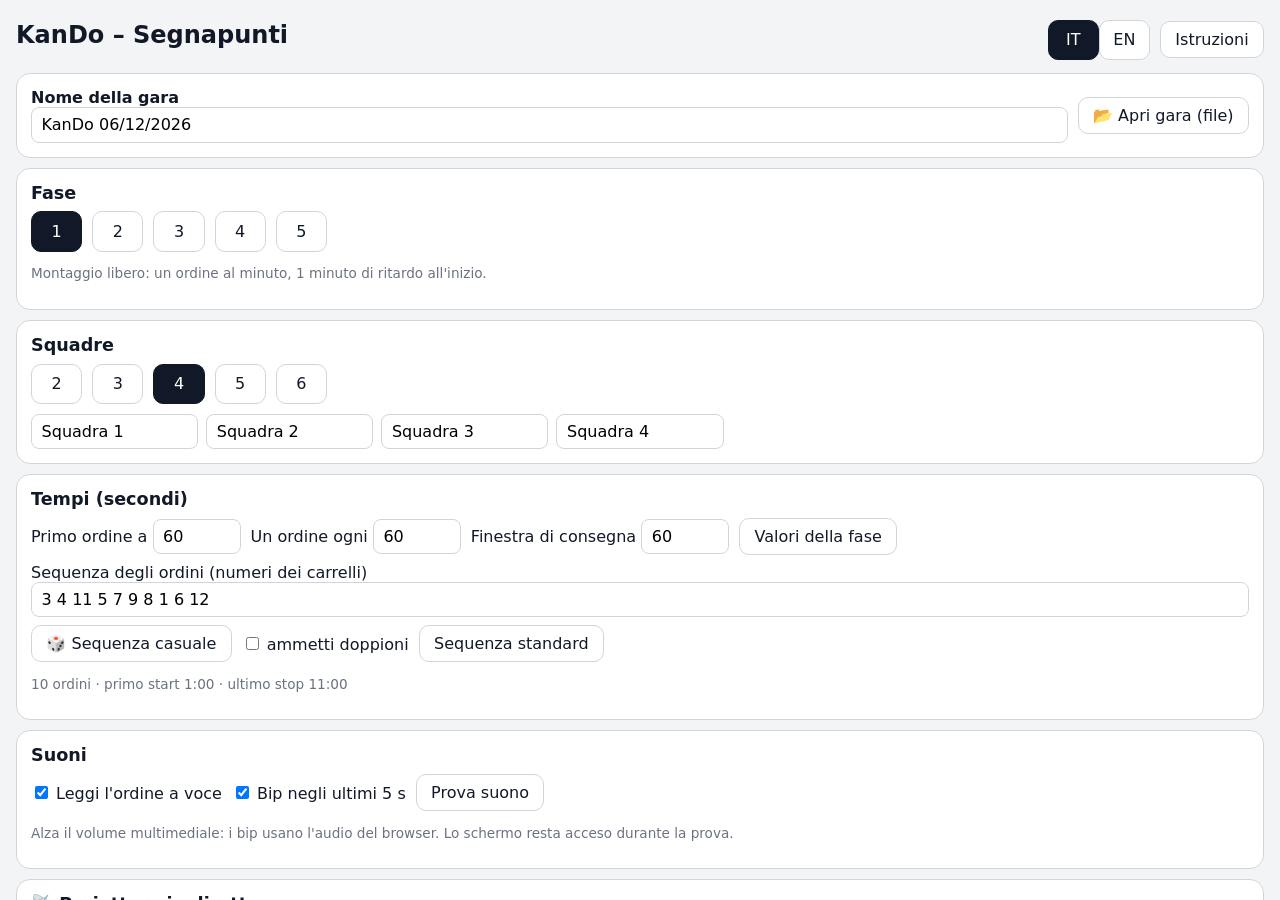
==== commit 1e5ebcb1: "KanDo scoreboard v11: live projector with a fixed link The phone sends the results of each ended pha" ====
--- a/kando/index.html
+++ b/kando/index.html
@@ -213,6 +213,16 @@
   </div>
 
   <div class="card">
+   <h2 style="margin-top:0" data-t="liveTitle"></h2>
+   <label><input type="checkbox" id="fLive"> <span data-t="liveOn"></span></label>
+   <div id="liveBox" class="hidden" style="margin-top:8px">
+    <div class="small"><b data-t="liveLink"></b>: <span id="liveUrl" style="word-break:break-all"></span></div>
+    <div class="row" style="margin-top:6px"><button id="liveCopyBtn" data-t="copyLink"></button><button id="liveShareBtn" data-t="shareLink"></button><button id="liveQrBtn">QR</button><button id="liveSendBtn" data-t="liveSend"></button></div>
+    <p class="muted small" data-t="liveNote"></p>
+   </div>
+  </div>
+
+  <div class="card">
    <h2 style="margin-top:0" data-t="warmup"></h2>
    <div class="row"><span id="warm">10:00</span>
     <button id="warmBtn" data-t="warmStart"></button><button id="warmReset" data-t="reset"></button></div>
@@ -257,6 +267,7 @@
    <button id="csvBtn" data-t="csv"></button>
    <button class="primary" id="showBtn" style="background:#7c3aed;border-color:#7c3aed"></button>
    <button id="shareBtn"></button>
+   <button id="repLiveBtn" data-t="liveSend"></button>
   </div>
   <h2 data-t="prodSummary"></h2>
   <div class="tablewrap"><table id="sumTable"></table></div>
@@ -325,7 +336,7 @@
 </style>
 <section id="show" class="screen hidden">
  <canvas id="confetti"></canvas>
- <div class="sbar"><span id="showTitle"></span><span><button id="showFs">⛶</button> <button id="showClose">✕</button></span></div>
+ <div class="sbar"><span id="showTitle"></span><span><button id="liveNewBtn" class="hidden" style="background:#f59e0b;color:#111;border-color:#f59e0b;font-weight:800"></button> <button id="showFs">⛶</button> <button id="showClose">✕</button></span></div>
  <div class="stage" id="stage"></div>
  <div class="hint" id="showHint"></div>
 </section>
@@ -494,6 +505,7 @@
   $("seqLock").textContent=locked?L().seqLocked:"";
   $("fGame").value=S.gameName||""; $("fSeq").value=S.seq.join(" "); $("fVoice").checked=S.voice; $("fTick").checked=S.tick;
   const o=orders(S.timing,S.seq); $("timingInfo").textContent=o.length?L().timingInfo(o.length,fmt(o[0].start),fmt(o[o.length-1].stop)):"";
+  renderLive();
   const r=S.run; $("resumeCard").classList.toggle("hidden",!r);
   if(r) $("resumeInfo").textContent=`${L().phase} ${r.phase} · ${r.names.length} ${L().teams.toLowerCase()}`+(r.ended?` · ${L().over}`:"");
 }
@@ -733,7 +745,8 @@
     const pend=st.reduce((a,s)=>a+s.pend,0);
     $("repNote").textContent = pend ? `${pend} ${L().unchecked}` : "";
   } else { $("repTitle").textContent=L().summary; $("repTable").innerHTML=""; $("repNote").textContent=""; }
-  renderSummary();
+  renderSummary(); renderLive();
+  if(r && r.ended) livePushIfNew();
 }
 function renderSummary(){
   const ph=Object.keys(S.summary).map(Number).sort();
@@ -959,6 +972,7 @@
 }
 function closeShow(){
   confettiStop(); try{ if(document.fullscreenElement) document.exitFullscreen(); }catch(e){}
+  if(SHOW.live){ liveWaitScreen(LT().liveConn); return; }
   if(SHOW.fromLink){ history.replaceState(null,"",location.pathname); hideAll(); $("setup").classList.remove("hidden"); renderSetup(); return; }
   showReport();
 }
@@ -1076,7 +1090,10 @@
 $("showBtn").onclick=()=>{ if(S.run){ if(S.run.ended) saveSummary(); openShow(packRun(S.run),false); } };
 $("shareBtn").onclick=()=>{
   if(!S.run) return; if(S.run.ended) saveSummary();
-  const url=showLink(packRun(S.run)); $("qrBox").classList.remove("hidden"); $("qrBox").dataset.url=url; applyLang();
+  openQr(showLink(packRun(S.run)));
+};
+function openQr(url){
+  $("qrBox").classList.remove("hidden"); $("qrBox").dataset.url=url; applyLang();
   const q=$("qr"); q.innerHTML="";
   const draw=()=>{ try{ new QRCode(q,{text:url,width:320,height:320,correctLevel:QRCode.CorrectLevel.L}); }catch(e){ q.textContent=""; } };
   if(window.QRCode) draw(); else { const sc=document.createElement("script"); sc.src="https://cdnjs.cloudflare.com/ajax/libs/qrcodejs/1.0.0/qrcode.min.js"; sc.onload=draw; document.head.appendChild(sc); }
@@ -1089,9 +1106,95 @@
   try{ openShow(JSON.parse(b64d(m[1])),true); return true; }catch(e){ return false; }
 }
 
+/* ---------------- live projector: fixed link on the PC, results pushed by the phone ---------------- */
+const LIVE_SERVER = "https://kando-live.onrender.com";
+const LIVE_T = {
+ it:{liveTitle:"📡 Proiettore in diretta",liveOn:"Invia i risultati al PC del proiettore",
+  liveNote:"Apri una volta questo link fisso sul PC del proiettore: a ogni fine fase i risultati arrivano da soli e parte la classifica. Il server è gratuito: se dorme, il primo invio può richiedere fino a un minuto.",
+  liveSend:"📡 Invia ora",liveSending:"Invio al proiettore…",liveSent:v=>`Risultati inviati al proiettore${v?` (${v} schermo collegato)`:""}`,liveFail:"Invio non riuscito: controlla la rete e riprova",
+  liveWait:"In attesa dei risultati dal telefono…",liveWake:"Collegamento al server (può servire un minuto)…",liveConn:"Collegato: i risultati arriveranno a fine fase",
+  liveRetry:"Collegamento perso, riprovo…",liveNew:p=>`▶ Fase ${p}: nuovi risultati`,liveLink:"Link fisso"},
+ en:{liveTitle:"📡 Live projector",liveOn:"Send the results to the projector PC",
+  liveNote:"Open this fixed link once on the projector PC: at the end of every phase the results arrive by themselves and the leaderboard starts. The server is free: if it is asleep, the first sending can take up to a minute.",
+  liveSend:"📡 Send now",liveSending:"Sending to the projector…",liveSent:v=>`Results sent to the projector${v?` (${v} screen connected)`:""}`,liveFail:"Sending failed: check the network and try again",
+  liveWait:"Waiting for the results from the phone…",liveWake:"Connecting to the server (it can take a minute)…",liveConn:"Connected: the results will arrive at the end of the phase",
+  liveRetry:"Connection lost, retrying…",liveNew:p=>`▶ Phase ${p}: new results`,liveLink:"Fixed link"}};
+Object.keys(LIVE_T).forEach(l=>["liveTitle","liveOn","liveNote","liveSend","liveLink"].forEach(k=>T[l][k]=LIVE_T[l][k]));
+const LT = () => LIVE_T[S.lang];
+const rid = n => { const a=new Uint8Array(n), c="abcdefghijkmnpqrstuvwxyz23456789"; crypto.getRandomValues(a); return Array.from(a,x=>c[x%c.length]).join(""); };
+function liveSetup(){ if(!S.live) S.live={on:false}; if(!S.live.room){ S.live.room=rid(10); S.live.key=rid(24); save(); } }
+const liveLink = () => location.origin+location.pathname+"#live="+S.live.room;
+const liveServer = () => (S.live && S.live.server) || LIVE_SERVER;
+
+// phone side
+function renderLive(){
+  liveSetup();
+  $("fLive").checked=!!S.live.on; $("liveBox").classList.toggle("hidden",!S.live.on);
+  $("liveUrl").textContent=liveLink();
+  $("liveSendBtn").classList.toggle("hidden",!(S.live.on && S.run && S.run.startedAt));
+  $("repLiveBtn").classList.toggle("hidden",!(S.live.on && S.run && S.run.startedAt));
+}
+let PUSHING=false;
+async function livePush(manual){
+  if(!S.live || !S.live.on || !S.run || !S.run.startedAt || PUSHING) return;
+  PUSHING=true; const body=JSON.stringify(packRun(S.run)); toast(LT().liveSending);
+  const waits=[0,4000,8000,15000,25000,30000];
+  for(const w of waits){
+    if(w) await new Promise(r=>setTimeout(r,w));
+    try{
+      const r=await fetch(`${liveServer()}/api/push?room=${S.live.room}`,{method:"POST",headers:{"Content-Type":"application/json","X-Key":S.live.key},body});
+      if(r.ok){ const j=await r.json().catch(()=>({})); PUSHING=false; toast(LT().liveSent(j.viewers)); return true; }
+      if(r.status===403){ S.live.room=rid(10); S.live.key=rid(24); save(); renderLive(); break; }
+    }catch(e){}
+  }
+  PUSHING=false; toast(LT().liveFail); return false;
+}
+// automatic sending: when the results of an ended phase are shown and they changed since the last sending
+function livePushIfNew(){ if(!S.live||!S.live.on||!S.run) return; const sig=JSON.stringify(packRun(S.run)); if(S.live.sent===sig) return;
+  livePush(false).then(ok=>{ if(ok){ S.live.sent=sig; save(); } }); }
+$("fLive").onchange=e=>{ liveSetup(); S.live.on=e.target.checked; save(); renderLive(); if(S.live.on) fetch(`${liveServer()}/api/ping`).catch(()=>{}); };
+$("liveCopyBtn").onclick=async()=>{ try{ await navigator.clipboard.writeText(liveLink()); toast(SHOW_T[S.lang].copied); }catch(e){ prompt("Link",liveLink()); } };
+$("liveShareBtn").onclick=async()=>{ if(navigator.share){ try{ await navigator.share({title:"KanDo",url:liveLink()}); }catch(e){} } else $("liveCopyBtn").click(); };
+$("liveQrBtn").onclick=()=>openQr(liveLink());
+$("liveSendBtn").onclick=()=>livePush(true);
+$("repLiveBtn").onclick=()=>livePush(true);
+
+// projector side
+let LIVE={room:null,es:null,shown:null,pending:null};
+function liveWaitScreen(msg){
+  hideAll(); $("show").classList.remove("hidden");
+  $("showTitle").textContent="KanDo · "+LT().liveTitle.replace("📡 ","");
+  $("stage").innerHTML=`<h2 class="big" style="font-size:clamp(1.6rem,5vw,4rem)">KanDo</h2><div class="sub" id="liveMsg">${msg}</div>`;
+  $("showHint").textContent="";
+}
+function liveSetMsg(m){ const e=$("liveMsg"); if(e) e.textContent=m; }
+function liveReceive(D){
+  if(!D || !Array.isArray(D.t)) return;
+  const sig=JSON.stringify(D);
+  if(LIVE.shown===sig) return;
+  const idle = !LIVE.shown || SHOW.step===0 || SHOW.step>=SHOW.steps.length-1;
+  if(idle){ LIVE.shown=sig; LIVE.pending=null; $("liveNewBtn").classList.add("hidden"); openShow(D,true); }
+  else { LIVE.pending=D; const b=$("liveNewBtn"); b.textContent=LIVE_T[D.l||S.lang].liveNew(D.p); b.classList.remove("hidden"); }
+}
+function startLive(room){
+  LIVE.room=room; SHOW.live=true;
+  liveWaitScreen(LT().liveWake);
+  fetch(`${liveServer()}/api/last?room=${room}`).then(r=>r.status===200?r.json():null).then(D=>{ if(D) liveReceive(D); else liveSetMsg(LT().liveWait); }).catch(()=>{});
+  const es=new EventSource(`${liveServer()}/api/live?room=${room}`); LIVE.es=es;
+  es.onopen=()=>{ if(!LIVE.shown) liveSetMsg(LT().liveConn); };
+  es.onmessage=e=>{ try{ liveReceive(JSON.parse(e.data)); }catch(x){} };
+  es.onerror=()=>{ if(!LIVE.shown) liveSetMsg(LT().liveRetry); };
+  setInterval(()=>fetch(`${liveServer()}/api/ping`).catch(()=>{}),9*60e3); // keep the free server awake while the page is open
+}
+$("liveNewBtn").onclick=e=>{ e.stopPropagation(); const D=LIVE.pending; if(!D) return; LIVE.shown=JSON.stringify(D); LIVE.pending=null; $("liveNewBtn").classList.add("hidden"); openShow(D,true); };
+function liveFromHash(){
+  const m=location.hash.match(/^#live=([A-Za-z0-9_-]{8,40})/); if(!m) return false;
+  startLive(m[1]); return true;
+}
+
 /* ---------------- boot ---------------- */
 renderSetup();
-showFromHash();
+if(!liveFromHash()) showFromHash();
 if("serviceWorker" in navigator && location.protocol.startsWith("http")) navigator.serviceWorker.register("sw.js").catch(()=>{});
 </script>
 </body>
